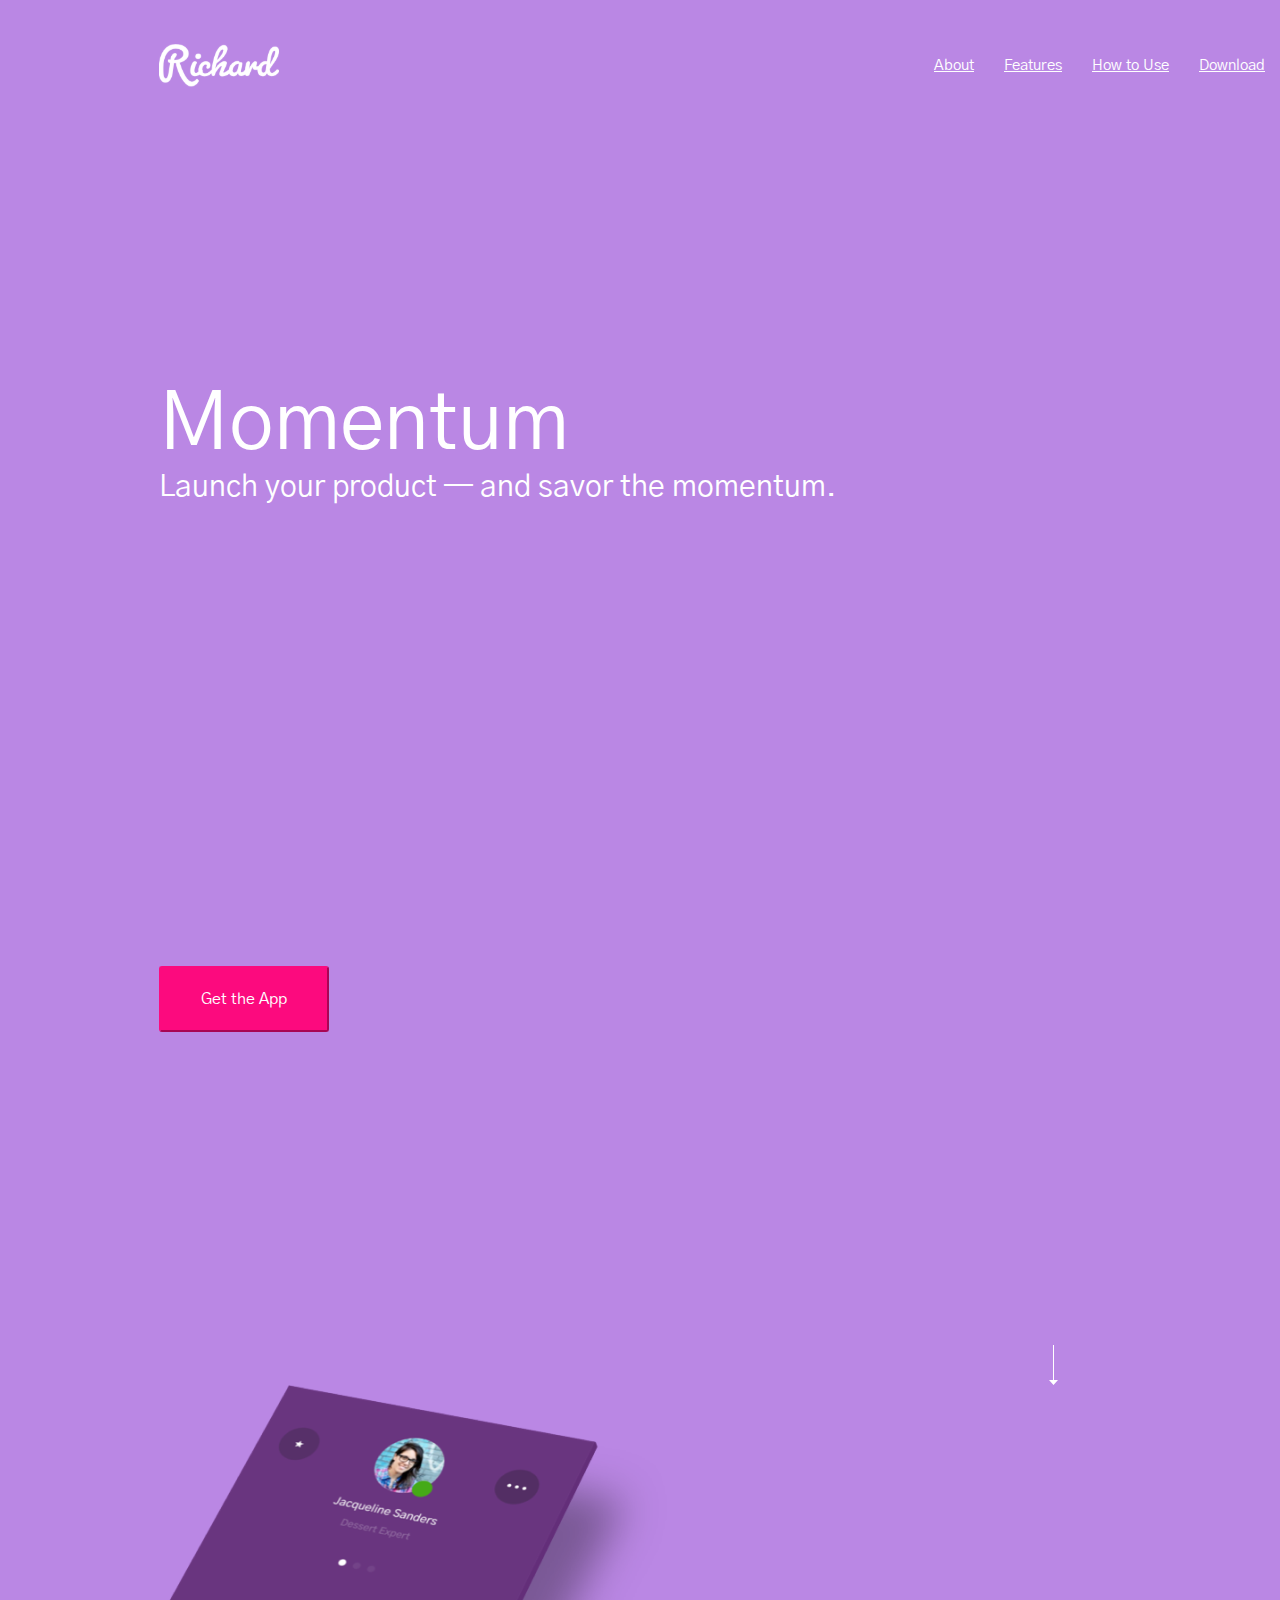
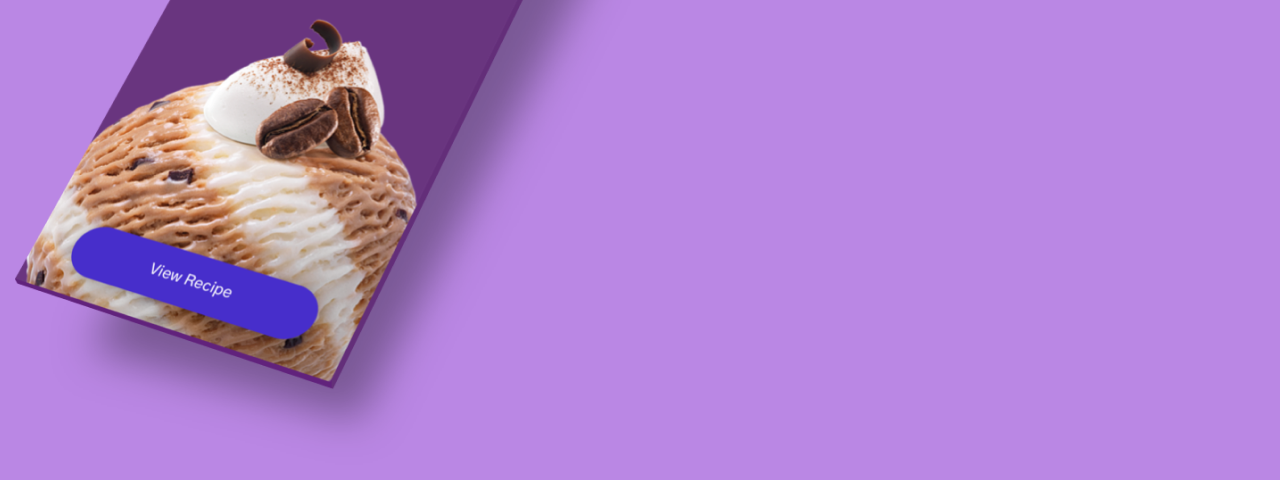
==== index.html @ b064e75b "commit 2" ====
<!DOCTYPE html>
<html lang="en">
  <head>
    <meta charset="UTF-8" />
    <meta http-equiv="X-UA-Compatible" content="IE=edge" />
    <meta name="viewport" content="width=device-width, initial-scale=1.0" />
    <link href="./css/reset.css" rel="stylesheet" />
    <link href="./css/normalize.css" rel="stylesheet" />
    <link href="./css/blocks/header.css" rel="stylesheet" />
    <link href="./css/fonts/Poppins/stylesheet.css" rel="stylesheet" />
    <link
      href="https://fonts.googleapis.com/css2?family=Gothic+A1:wght@400;700&display=swap"
      rel="stylesheet"
    />
    <link href="./css/base.css" rel="stylesheet" />
    <title>Richard</title>
  </head>
  <body>
    <header class="header">
      <div class="header__logo-wrapper"><img src="images/Richard.svg" alt="логотип" class="header__logo-img"><a href="" class="header__ssilka"></a></img></div>
      <div class="header__menu">
        <ul class="header__spisok">
          <li class="header__li"><a href="" class="header__ssilka1">About</a></li>
          <li class="header__li"><a href="" class="header__ssilka2">Features</a></li>
          <li class="header__li"><a href="" class="header__ssilka3">How to Use</a></li>
          <li class="header__li"><a href="" class="header__ssilka4">Download</a></li>
        </ul>
      </div>
    </header>
    <div class="foto1">
      <div class="foto1__text">
        <p class="foto1__big">Momentum</p>
        <p class="foto1__small">Launch your product — and savor the momentum.</p>
        <button class="block">
          <p class="block-text">Get the App</p>
        </button>
        <img src="/images/стрелка.svg" alt="стрелка" class="foto1__a">
      </div>
    </div>
    <div class="foto1__foto"><img src="/images/1 страница.png" alt="картинка 1" class="foto"></div>
  </body>
</html>
---- css/blocks/header.css ----
.header {
  display: flex;
  align-items: center;
  justify-content: space-between;
  margin-top: 29px;
}
.header__logo-wrapper {
  margin-left: 144px;
}
.header__logo-img {
}
.header__ssilka {
}
.header__menu {
}
.header__spisok {
  display: flex;
  justify-content: space-between;
  align-items: center;
  column-gap: 30px;
}
.header__li > a {
  font-family: "Gothic A1";
  font-style: normal;
  font-weight: 400;
  font-size: 15px;
  line-height: 20px;
  color: #ffffff;
}
.header__ssilka1 {
}
.header__ssilka2 {
}
.header__ssilka3 {
}
.header__ssilka4 {
}
.foto1 {
}
.foto1__text {
}
.foto1__big {
  margin-top: 298px;
  margin-left: 144px;
  font-family: "Gothic A1";
  font-style: normal;
  font-weight: 400;
  font-size: 80px;
  line-height: 80px;
  color: #ffffff;
}
.foto1__small {
  margin-left: 144px;
  column-gap: 10px;
  font-family: "Gothic A1";
  font-style: normal;
  font-weight: 400;
  font-size: 30px;
  line-height: 44px;
  color: #ffffff;
}
.block {
  height: 66px;
  width: 170px;
  margin-left: 144px;
  margin-top: 457px;
  background: #fc0a7e;
  border-color: #fc0a7e;
  border-radius: 3px;
  line-height: 66px;
}
.block-text {
  font-family: "Gothic A1";
  font-style: normal;
  font-weight: 400;
  font-size: 16px;
  line-height: 26px;
  text-align: center;
  color: #ffffff;
}
.foto1__a {
  width: 9px;
  height: 40px;
  margin-top: 730px;
  margin-left: 716px;
}
.foto1__foto {
}
.foto {
}
---- css/fonts/Poppins/stylesheet.css ----
/* This stylesheet generated by Transfonter (https://transfonter.org) on April 15, 2018 8:54 PM */

@font-face {
    font-family: 'Poppins';
    src: url('Poppins-ExtraLightItalic.eot');
    src: local('Poppins ExtraLight Italic'), local('Poppins-ExtraLightItalic'),
        url('Poppins-ExtraLightItalic.eot?#iefix') format('embedded-opentype'),
        url('Poppins-ExtraLightItalic.woff') format('woff'),
        url('Poppins-ExtraLightItalic.ttf') format('truetype');
    font-weight: 200;
    font-style: italic;
}

@font-face {
    font-family: 'Poppins';
    src: url('Poppins-ExtraBoldItalic.eot');
    src: local('Poppins ExtraBold Italic'), local('Poppins-ExtraBoldItalic'),
        url('Poppins-ExtraBoldItalic.eot?#iefix') format('embedded-opentype'),
        url('Poppins-ExtraBoldItalic.woff') format('woff'),
        url('Poppins-ExtraBoldItalic.ttf') format('truetype');
    font-weight: 800;
    font-style: italic;
}

@font-face {
    font-family: 'Poppins';
    src: url('Poppins-ExtraBold.eot');
    src: local('Poppins ExtraBold'), local('Poppins-ExtraBold'),
        url('Poppins-ExtraBold.eot?#iefix') format('embedded-opentype'),
        url('Poppins-ExtraBold.woff') format('woff'),
        url('Poppins-ExtraBold.ttf') format('truetype');
    font-weight: 800;
    font-style: normal;
}

@font-face {
    font-family: 'Poppins';
    src: url('Poppins-Thin.eot');
    src: local('Poppins Thin'), local('Poppins-Thin'),
        url('Poppins-Thin.eot?#iefix') format('embedded-opentype'),
        url('Poppins-Thin.woff') format('woff'),
        url('Poppins-Thin.ttf') format('truetype');
    font-weight: 100;
    font-style: normal;
}

@font-face {
    font-family: 'Poppins';
    src: url('Poppins-BoldItalic.eot');
    src: local('Poppins Bold Italic'), local('Poppins-BoldItalic'),
        url('Poppins-BoldItalic.eot?#iefix') format('embedded-opentype'),
        url('Poppins-BoldItalic.woff') format('woff'),
        url('Poppins-BoldItalic.ttf') format('truetype');
    font-weight: bold;
    font-style: italic;
}

@font-face {
    font-family: 'Poppins';
    src: url('Poppins-SemiBoldItalic.eot');
    src: local('Poppins SemiBold Italic'), local('Poppins-SemiBoldItalic'),
        url('Poppins-SemiBoldItalic.eot?#iefix') format('embedded-opentype'),
        url('Poppins-SemiBoldItalic.woff') format('woff'),
        url('Poppins-SemiBoldItalic.ttf') format('truetype');
    font-weight: 600;
    font-style: italic;
}

@font-face {
    font-family: 'Poppins';
    src: url('Poppins-Black.eot');
    src: local('Poppins Black'), local('Poppins-Black'),
        url('Poppins-Black.eot?#iefix') format('embedded-opentype'),
        url('Poppins-Black.woff') format('woff'),
        url('Poppins-Black.ttf') format('truetype');
    font-weight: 900;
    font-style: normal;
}

@font-face {
    font-family: 'Poppins';
    src: url('Poppins-ThinItalic.eot');
    src: local('Poppins Thin Italic'), local('Poppins-ThinItalic'),
        url('Poppins-ThinItalic.eot?#iefix') format('embedded-opentype'),
        url('Poppins-ThinItalic.woff') format('woff'),
        url('Poppins-ThinItalic.ttf') format('truetype');
    font-weight: 100;
    font-style: italic;
}

@font-face {
    font-family: 'Poppins';
    src: url('Poppins-Medium.eot');
    src: local('Poppins Medium'), local('Poppins-Medium'),
        url('Poppins-Medium.eot?#iefix') format('embedded-opentype'),
        url('Poppins-Medium.woff') format('woff'),
        url('Poppins-Medium.ttf') format('truetype');
    font-weight: 500;
    font-style: normal;
}

@font-face {
    font-family: 'Poppins';
    src: url('Poppins-ExtraLight.eot');
    src: local('Poppins ExtraLight'), local('Poppins-ExtraLight'),
        url('Poppins-ExtraLight.eot?#iefix') format('embedded-opentype'),
        url('Poppins-ExtraLight.woff') format('woff'),
        url('Poppins-ExtraLight.ttf') format('truetype');
    font-weight: 200;
    font-style: normal;
}

@font-face {
    font-family: 'Poppins';
    src: url('Poppins-LightItalic.eot');
    src: local('Poppins Light Italic'), local('Poppins-LightItalic'),
        url('Poppins-LightItalic.eot?#iefix') format('embedded-opentype'),
        url('Poppins-LightItalic.woff') format('woff'),
        url('Poppins-LightItalic.ttf') format('truetype');
    font-weight: 300;
    font-style: italic;
}

@font-face {
    font-family: 'Poppins';
    src: url('Poppins-Regular.eot');
    src: local('Poppins Regular'), local('Poppins-Regular'),
        url('Poppins-Regular.eot?#iefix') format('embedded-opentype'),
        url('Poppins-Regular.woff') format('woff'),
        url('Poppins-Regular.ttf') format('truetype');
    font-weight: normal;
    font-style: normal;
}

@font-face {
    font-family: 'Poppins';
    src: url('Poppins-MediumItalic.eot');
    src: local('Poppins Medium Italic'), local('Poppins-MediumItalic'),
        url('Poppins-MediumItalic.eot?#iefix') format('embedded-opentype'),
        url('Poppins-MediumItalic.woff') format('woff'),
        url('Poppins-MediumItalic.ttf') format('truetype');
    font-weight: 500;
    font-style: italic;
}

@font-face {
    font-family: 'Poppins';
    src: url('Poppins-SemiBold.eot');
    src: local('Poppins SemiBold'), local('Poppins-SemiBold'),
        url('Poppins-SemiBold.eot?#iefix') format('embedded-opentype'),
        url('Poppins-SemiBold.woff') format('woff'),
        url('Poppins-SemiBold.ttf') format('truetype');
    font-weight: 600;
    font-style: normal;
}

@font-face {
    font-family: 'Poppins';
    src: url('Poppins-Light.eot');
    src: local('Poppins Light'), local('Poppins-Light'),
        url('Poppins-Light.eot?#iefix') format('embedded-opentype'),
        url('Poppins-Light.woff') format('woff'),
        url('Poppins-Light.ttf') format('truetype');
    font-weight: 300;
    font-style: normal;
}

@font-face {
    font-family: 'Poppins';
    src: url('Poppins-BlackItalic.eot');
    src: local('Poppins Black Italic'), local('Poppins-BlackItalic'),
        url('Poppins-BlackItalic.eot?#iefix') format('embedded-opentype'),
        url('Poppins-BlackItalic.woff') format('woff'),
        url('Poppins-BlackItalic.ttf') format('truetype');
    font-weight: 900;
    font-style: italic;
}

@font-face {
    font-family: 'Poppins';
    src: url('Poppins-Italic.eot');
    src: local('Poppins Italic'), local('Poppins-Italic'),
        url('Poppins-Italic.eot?#iefix') format('embedded-opentype'),
        url('Poppins-Italic.woff') format('woff'),
        url('Poppins-Italic.ttf') format('truetype');
    font-weight: normal;
    font-style: italic;
}

@font-face {
    font-family: 'Poppins';
    src: url('Poppins-Bold.eot');
    src: local('Poppins Bold'), local('Poppins-Bold'),
        url('Poppins-Bold.eot?#iefix') format('embedded-opentype'),
        url('Poppins-Bold.woff') format('woff'),
        url('Poppins-Bold.ttf') format('truetype');
    font-weight: bold;
    font-style: normal;
}
---- css/base.css ----
body {
  font-family: "Gothic A1";
  font-weight: 400;
  color: #566;
  font-size: 20 px;
  padding: 15px;
  max-width: 1440px;
  background-color: rgb(186, 135, 228);
}
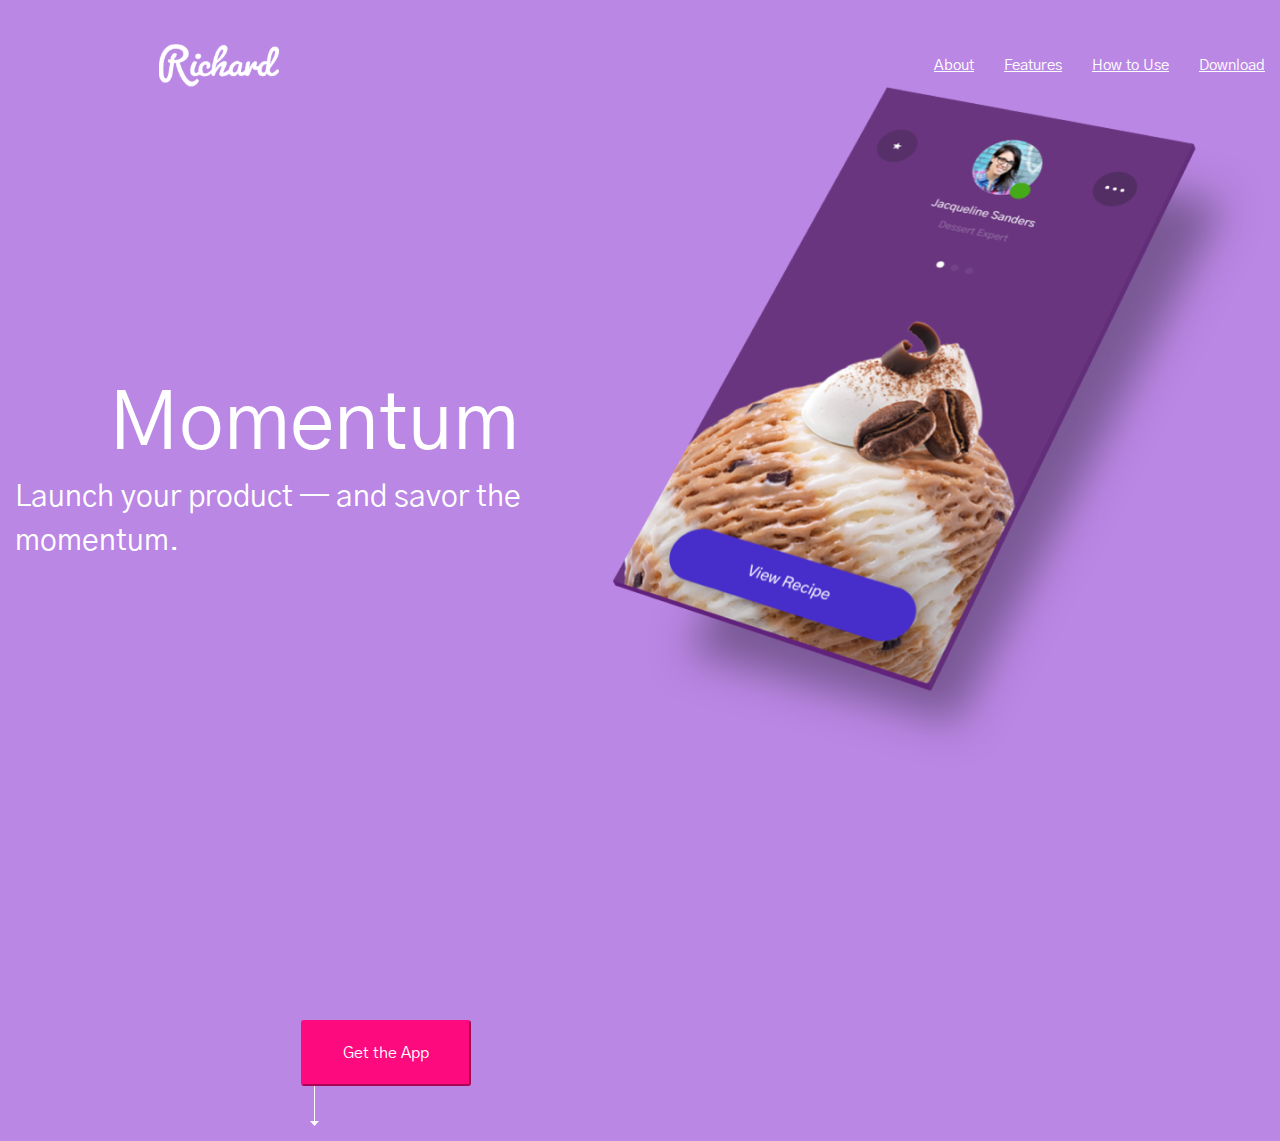
==== commit c0052ecd: "commit 2" ====
--- a/index.html
+++ b/index.html
@@ -36,7 +36,7 @@
         </button>
         <img src="/images/стрелка.svg" alt="стрелка" class="foto1__a">
       </div>
+      <div class="foto1__foto"><img src="/images/1 страница.png" alt="картинка 1" class="foto"></div>
     </div>
-    <div class="foto1__foto"><img src="/images/1 страница.png" alt="картинка 1" class="foto"></div>
   </body>
 </html>
--- a/css/blocks/header.css
+++ b/css/blocks/header.css
@@ -36,12 +36,19 @@
 .header__ssilka4 {
 }
 .foto1 {
+  display: flex;
+  justify-content: space-around;
+  align-items: flex-start;
 }
 .foto1__text {
+  display: flex;
+  flex-direction: column;
+  justify-content: flex-start;
+  align-items: center;
 }
 .foto1__big {
   margin-top: 298px;
-  margin-left: 144px;
+  /* margin-left: 144px; */
   font-family: "Gothic A1";
   font-style: normal;
   font-weight: 400;
@@ -50,8 +57,8 @@
   color: #ffffff;
 }
 .foto1__small {
-  margin-left: 144px;
-  column-gap: 10px;
+  /* margin-left: 144px; */
+  margin-top: 10px;
   font-family: "Gothic A1";
   font-style: normal;
   font-weight: 400;
@@ -79,10 +86,8 @@
   color: #ffffff;
 }
 .foto1__a {
-  width: 9px;
-  height: 40px;
-  margin-top: 730px;
-  margin-left: 716px;
+  /* margin-top: 730px;
+  margin-left: 716px; */
 }
 .foto1__foto {
 }
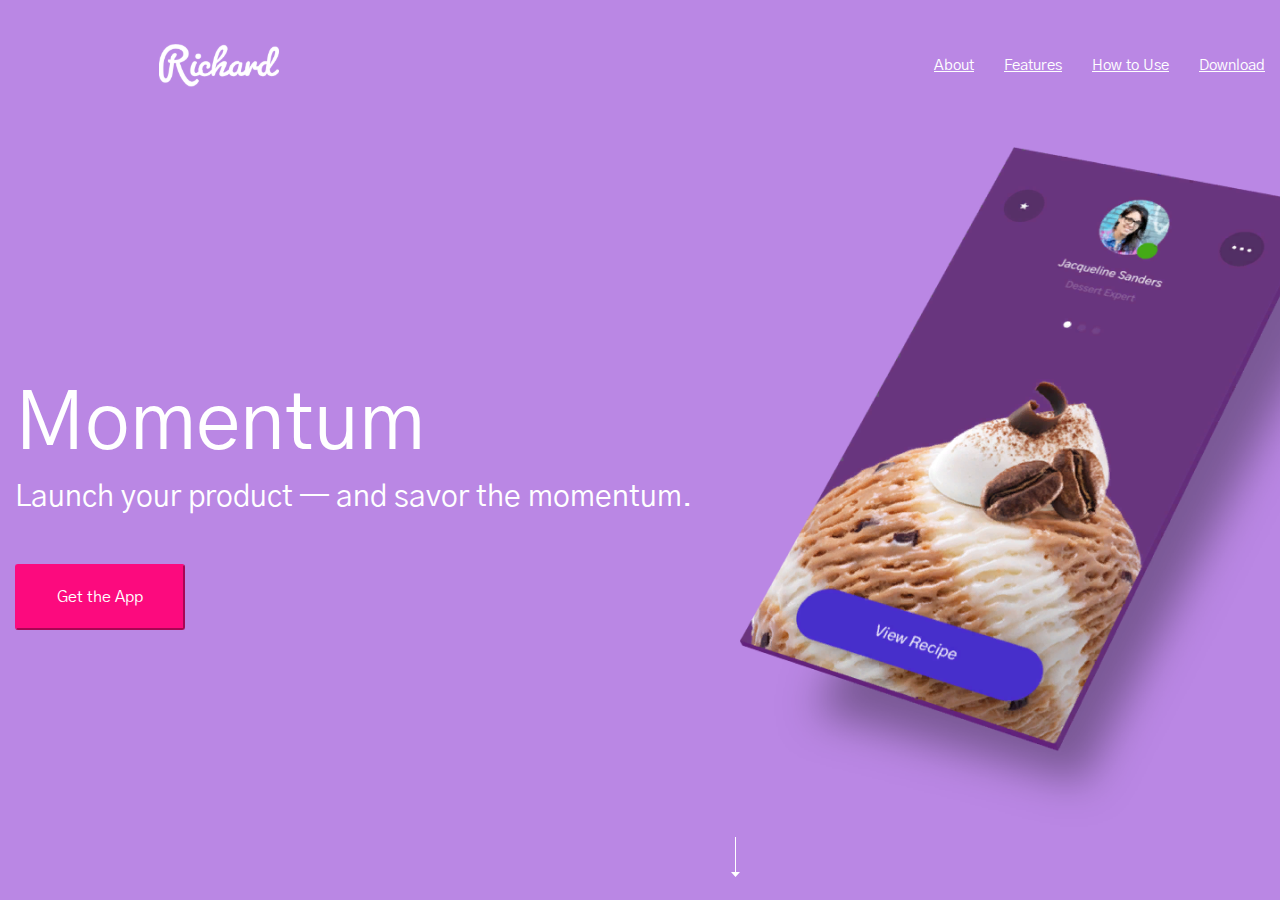
==== commit b2038338: "commit 3" ====
--- a/index.html
+++ b/index.html
@@ -1,42 +1,43 @@
 <!DOCTYPE html>
 <html lang="en">
-  <head>
-    <meta charset="UTF-8" />
-    <meta http-equiv="X-UA-Compatible" content="IE=edge" />
-    <meta name="viewport" content="width=device-width, initial-scale=1.0" />
-    <link href="./css/reset.css" rel="stylesheet" />
-    <link href="./css/normalize.css" rel="stylesheet" />
-    <link href="./css/blocks/header.css" rel="stylesheet" />
-    <link href="./css/fonts/Poppins/stylesheet.css" rel="stylesheet" />
-    <link
-      href="https://fonts.googleapis.com/css2?family=Gothic+A1:wght@400;700&display=swap"
-      rel="stylesheet"
-    />
-    <link href="./css/base.css" rel="stylesheet" />
-    <title>Richard</title>
-  </head>
-  <body>
-    <header class="header">
-      <div class="header__logo-wrapper"><img src="images/Richard.svg" alt="логотип" class="header__logo-img"><a href="" class="header__ssilka"></a></img></div>
-      <div class="header__menu">
-        <ul class="header__spisok">
-          <li class="header__li"><a href="" class="header__ssilka1">About</a></li>
-          <li class="header__li"><a href="" class="header__ssilka2">Features</a></li>
-          <li class="header__li"><a href="" class="header__ssilka3">How to Use</a></li>
-          <li class="header__li"><a href="" class="header__ssilka4">Download</a></li>
-        </ul>
-      </div>
-    </header>
-    <div class="foto1">
-      <div class="foto1__text">
-        <p class="foto1__big">Momentum</p>
-        <p class="foto1__small">Launch your product — and savor the momentum.</p>
-        <button class="block">
-          <p class="block-text">Get the App</p>
-        </button>
-        <img src="/images/стрелка.svg" alt="стрелка" class="foto1__a">
-      </div>
-      <div class="foto1__foto"><img src="/images/1 страница.png" alt="картинка 1" class="foto"></div>
+
+<head>
+  <meta charset="UTF-8" />
+  <meta http-equiv="X-UA-Compatible" content="IE=edge" />
+  <meta name="viewport" content="width=device-width, initial-scale=1.0" />
+  <link href="./css/reset.css" rel="stylesheet" />
+  <link href="./css/normalize.css" rel="stylesheet" />
+  <link href="./css/blocks/header.css" rel="stylesheet" />
+  <link href="./css/fonts/Poppins/stylesheet.css" rel="stylesheet" />
+  <link href="https://fonts.googleapis.com/css2?family=Gothic+A1:wght@400;700&display=swap" rel="stylesheet" />
+  <link href="./css/base.css" rel="stylesheet" />
+  <title>Richard</title>
+</head>
+
+<body>
+  <header class="header">
+    <div class="header__logo-wrapper"><img src="./images/logo.svg" alt="логотип" class="header__logo-img"><a href=""
+        class="header__ssilka"></a></img></div>
+    <div class="header__menu">
+      <ul class="header__spisok">
+        <li class="header__li"><a href="" class="header__ssilka1">About</a></li>
+        <li class="header__li"><a href="" class="header__ssilka2">Features</a></li>
+        <li class="header__li"><a href="" class="header__ssilka3">How to Use</a></li>
+        <li class="header__li"><a href="" class="header__ssilka4">Download</a></li>
+      </ul>
     </div>
-  </body>
-</html>
+  </header>
+  <div class="foto1">
+    <div class="foto1__text">
+      <p class="foto1__big">Momentum</p>
+      <p class="foto1__small">Launch your product — and savor the momentum.</p>
+      <button class="block">
+        <p class="block-text">Get the App</p>
+      </button>
+      <img src="./images/strela.svg" alt="стрелка" class="foto1__a">
+    </div>
+    <div class="foto1__foto"><img src="./images/1str.png" alt="картинка 1" class="foto"></div>
+  </div>
+</body>
+
+</html>--- a/css/blocks/header.css
+++ b/css/blocks/header.css
@@ -44,7 +44,7 @@
   display: flex;
   flex-direction: column;
   justify-content: flex-start;
-  align-items: center;
+  align-items: flex-start;
 }
 .foto1__big {
   margin-top: 298px;
@@ -69,8 +69,8 @@
 .block {
   height: 66px;
   width: 170px;
-  margin-left: 144px;
-  margin-top: 457px;
+  /* margin-left: 144px; */
+  margin-top: 45px;
   background: #fc0a7e;
   border-color: #fc0a7e;
   border-radius: 3px;
@@ -86,10 +86,12 @@
   color: #ffffff;
 }
 .foto1__a {
-  /* margin-top: 730px;
-  margin-left: 716px; */
+  margin-top: 207px;
+  margin-left: 716px;
 }
 .foto1__foto {
 }
 .foto {
+  margin-top: 60px;
+  /* margin-left: 430px; */
 }
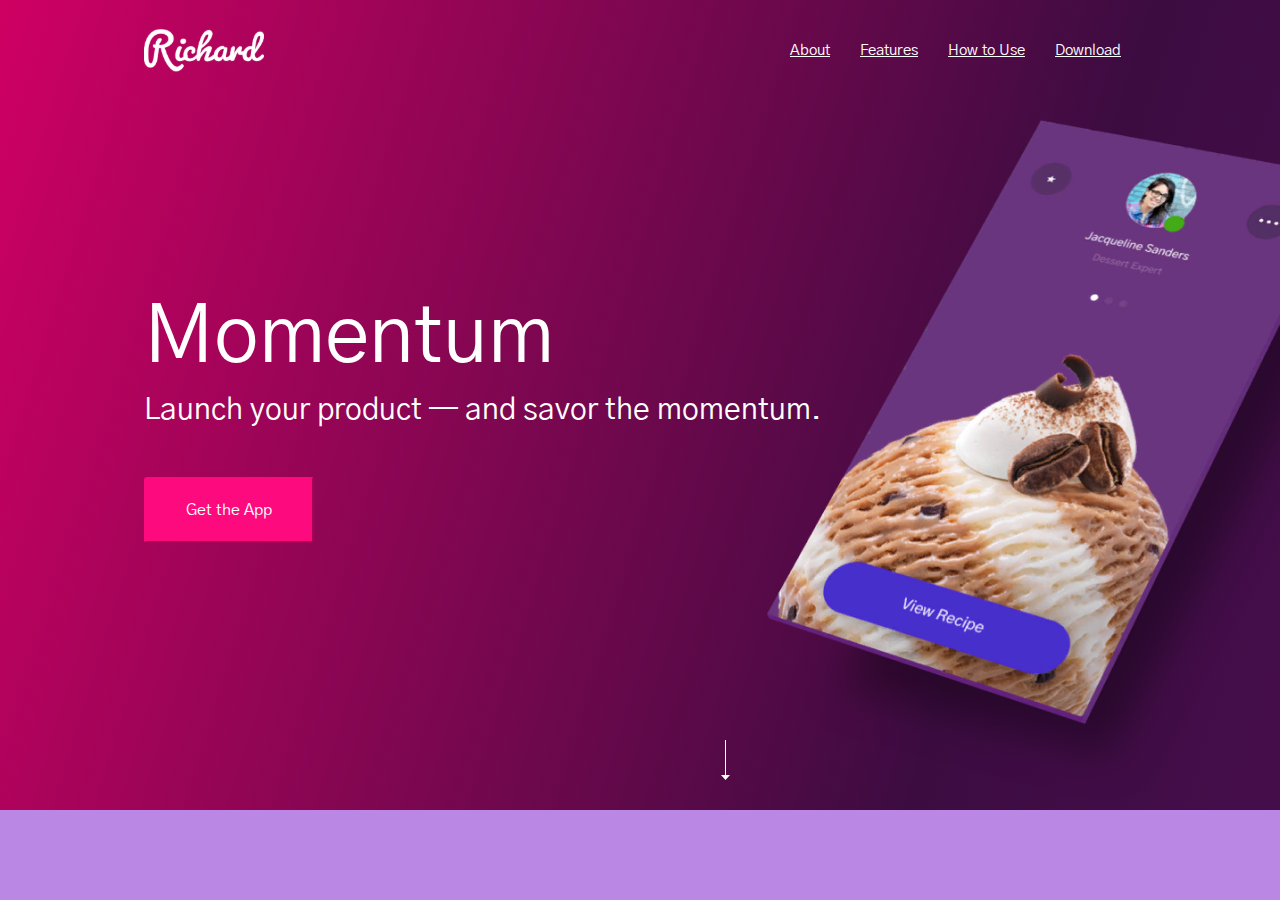
==== commit a25ccf23: "commit 4" ====
--- a/index.html
+++ b/index.html
@@ -34,9 +34,11 @@
       <button class="block">
         <p class="block-text">Get the App</p>
       </button>
-      <img src="./images/strela.svg" alt="стрелка" class="foto1__a">
     </div>
-    <div class="foto1__foto"><img src="./images/1str.png" alt="картинка 1" class="foto"></div>
+    <div class="foto1__foto">
+      <div class="foto1__ris"><img src="./images/1str.png" alt="рисунок1"></div>
+      <div class="foto1__strela"><img src="./images/strela.svg" alt="стрелка"></div>
+    </div>
   </div>
 </body>
 
--- a/css/blocks/header.css
+++ b/css/blocks/header.css
@@ -3,9 +3,9 @@
   align-items: center;
   justify-content: space-between;
   margin-top: 29px;
+  margin-left: 144px;
 }
 .header__logo-wrapper {
-  margin-left: 144px;
 }
 .header__logo-img {
 }
@@ -15,9 +15,10 @@
 }
 .header__spisok {
   display: flex;
-  justify-content: space-between;
+  justify-content: center;
   align-items: center;
   column-gap: 30px;
+  margin-right: 159px;
 }
 .header__li > a {
   font-family: "Gothic A1";
@@ -37,18 +38,28 @@
 }
 .foto1 {
   display: flex;
-  justify-content: space-around;
+  justify-content: space-between;
   align-items: flex-start;
+  margin-top: -72px;
+  /* margin-left: 144px; */
+  background: linear-gradient(
+      287.15deg,
+      #450e4b 0%,
+      #3c0c41 24.48%,
+      rgba(207, 0, 99, 0) 100%
+    ),
+    #cf0063;
+  padding: 0;
 }
 .foto1__text {
   display: flex;
   flex-direction: column;
   justify-content: flex-start;
   align-items: flex-start;
+  margin-left: 144px;
 }
 .foto1__big {
   margin-top: 298px;
-  /* margin-left: 144px; */
   font-family: "Gothic A1";
   font-style: normal;
   font-weight: 400;
@@ -57,7 +68,6 @@
   color: #ffffff;
 }
 .foto1__small {
-  /* margin-left: 144px; */
   margin-top: 10px;
   font-family: "Gothic A1";
   font-style: normal;
@@ -65,11 +75,11 @@
   font-size: 30px;
   line-height: 44px;
   color: #ffffff;
+  min-width: 677px;
 }
 .block {
   height: 66px;
   width: 170px;
-  /* margin-left: 144px; */
   margin-top: 45px;
   background: #fc0a7e;
   border-color: #fc0a7e;
@@ -85,13 +95,14 @@
   text-align: center;
   color: #ffffff;
 }
-.foto1__a {
-  margin-top: 207px;
-  margin-left: 716px;
-}
 .foto1__foto {
 }
-.foto {
-  margin-top: 60px;
-  /* margin-left: 430px; */
+.foto1__ris {
+  margin-top: 120px;
+  margin-left: -54px;
 }
+.foto1__strela {
+  margin-top: -60px;
+  margin-left: -100px;
+  margin-bottom: 30px;
+}
--- a/css/base.css
+++ b/css/base.css
@@ -3,7 +3,7 @@
   font-weight: 400;
   color: #566;
   font-size: 20 px;
-  padding: 15px;
+  /* padding: 15px; */
   max-width: 1440px;
   background-color: rgb(186, 135, 228);
 }
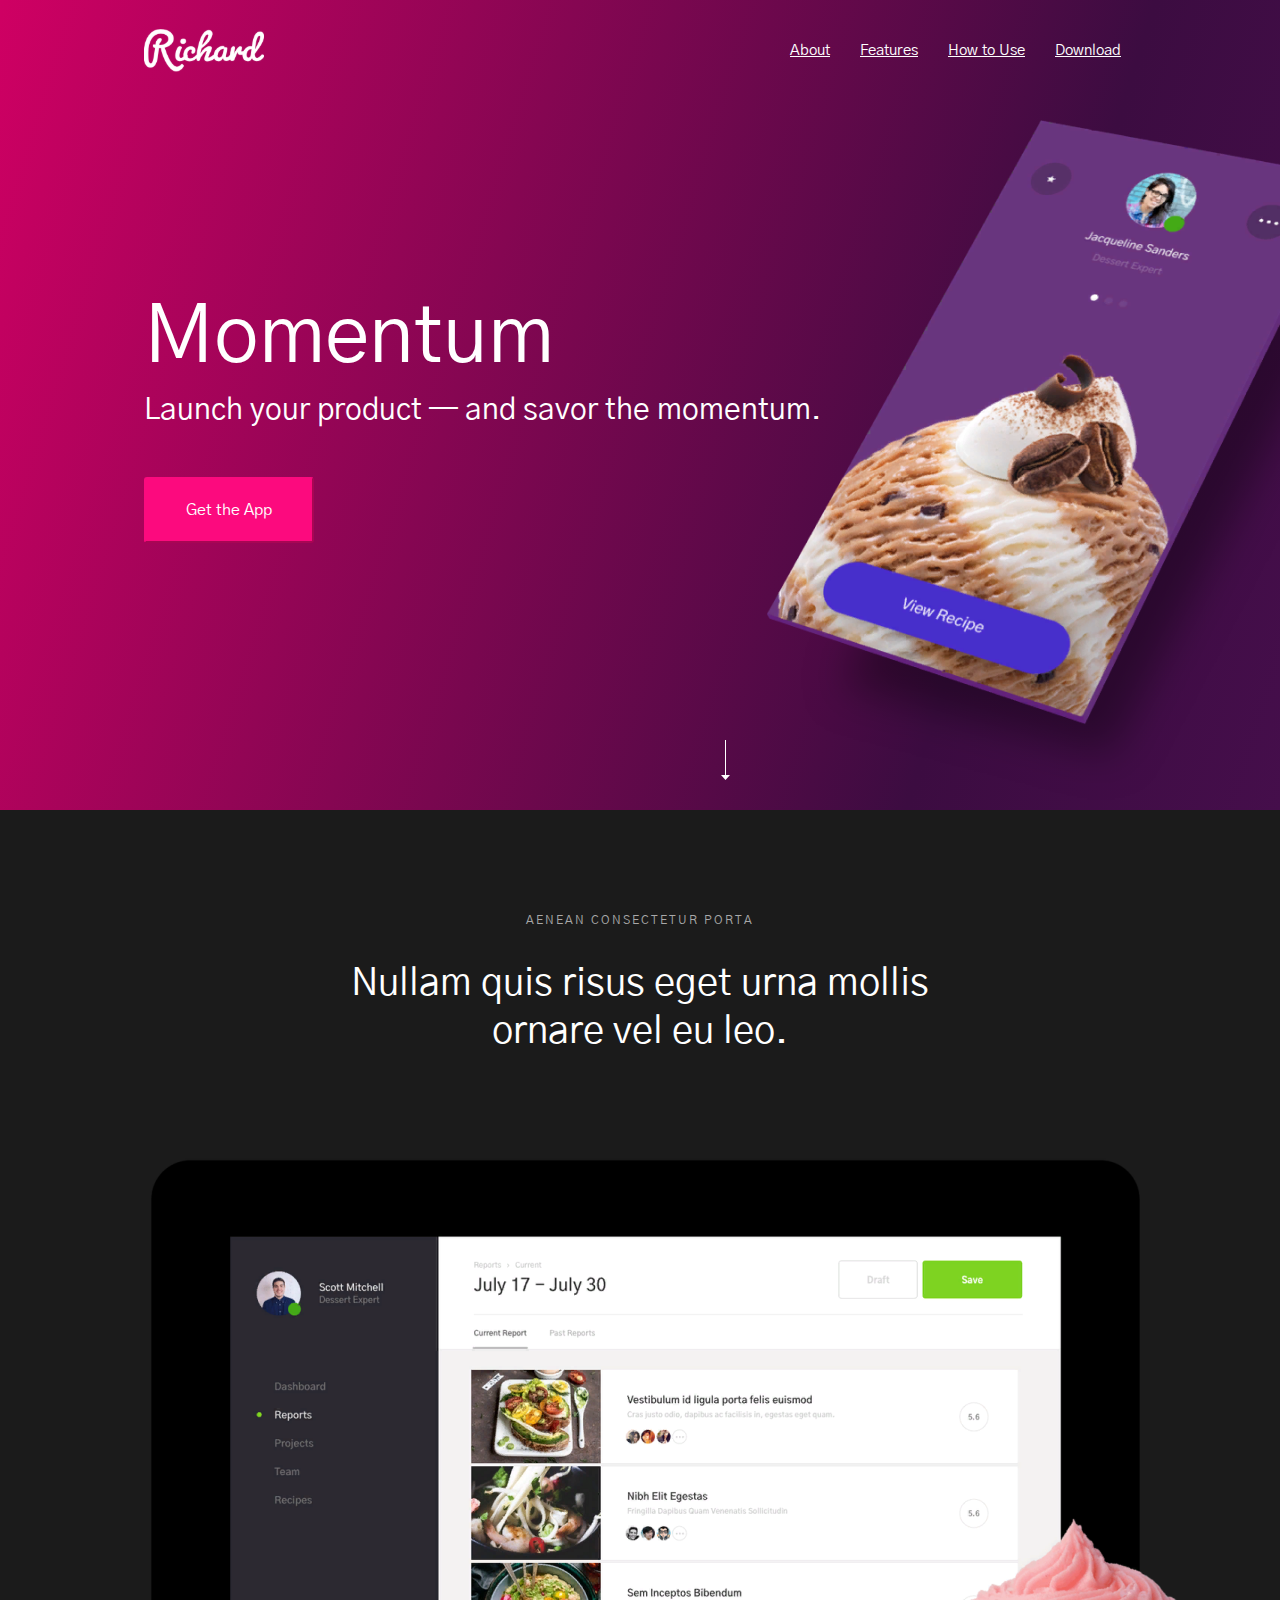
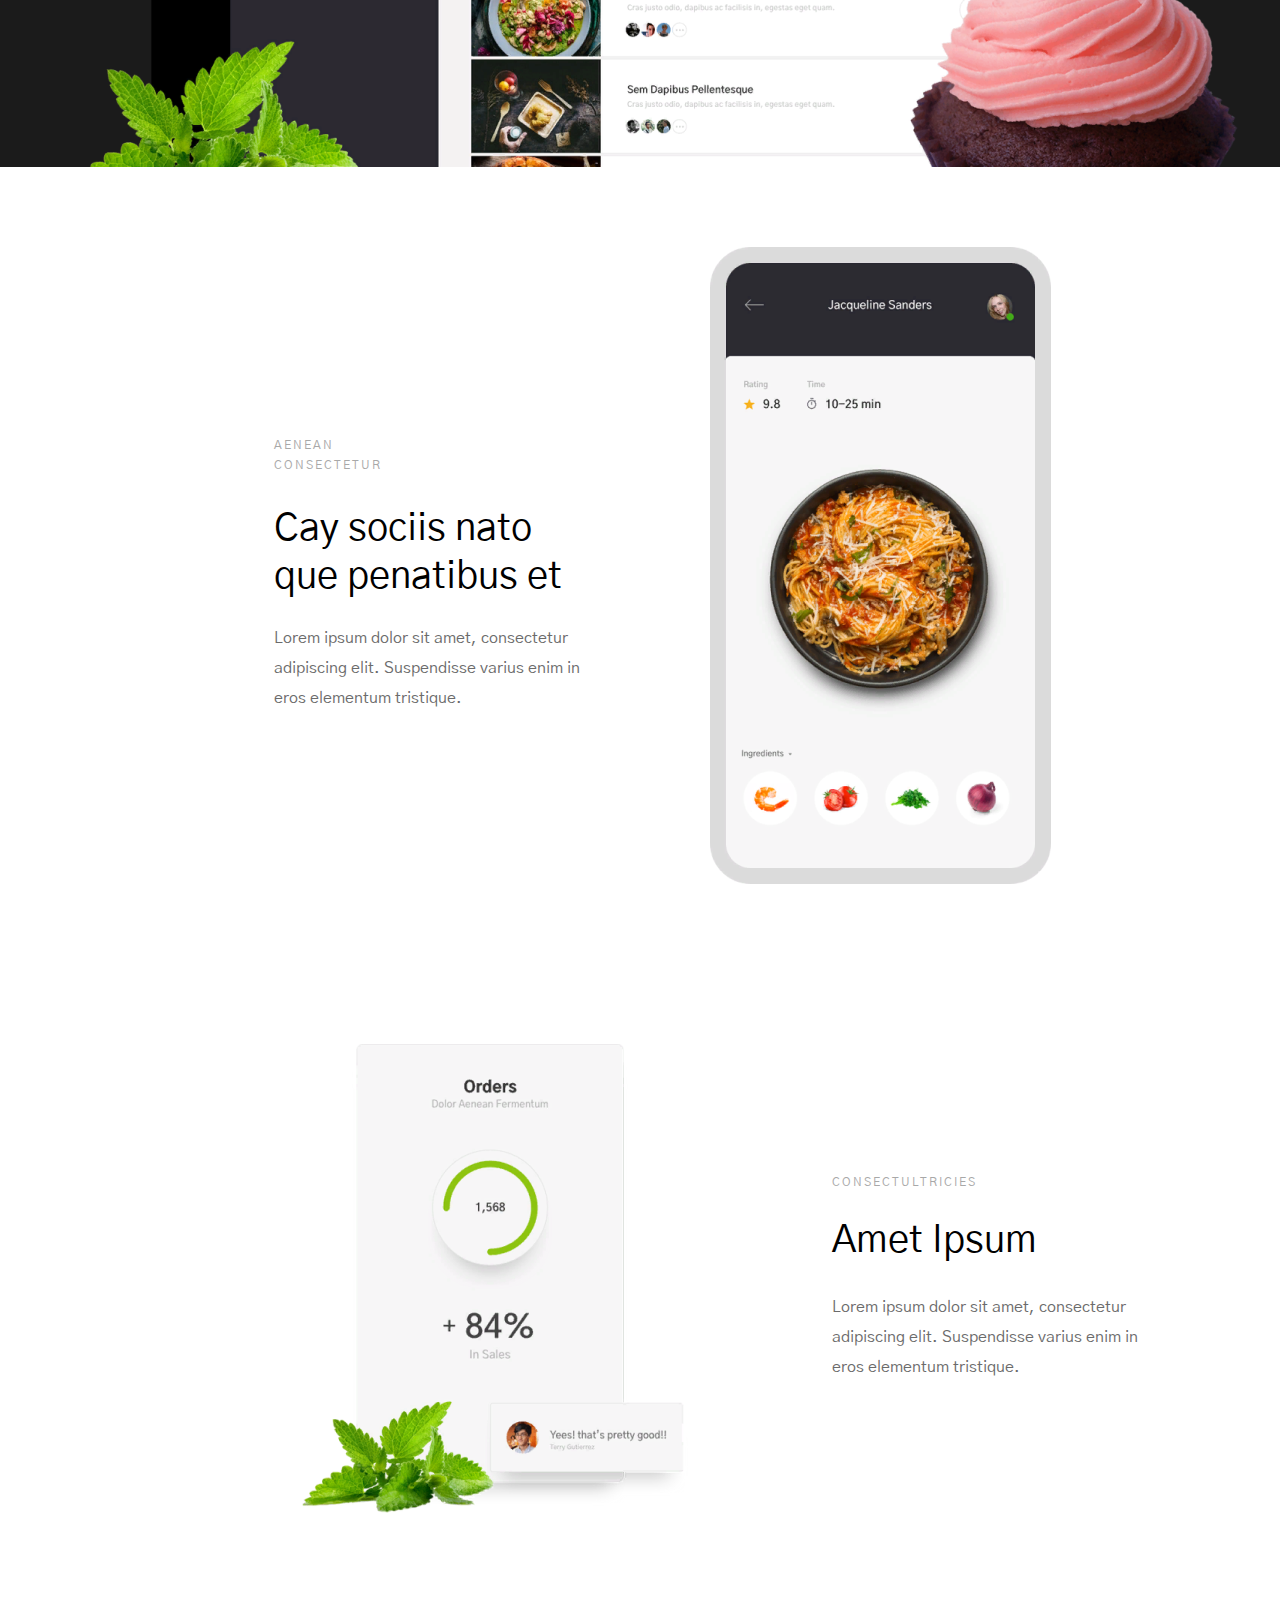
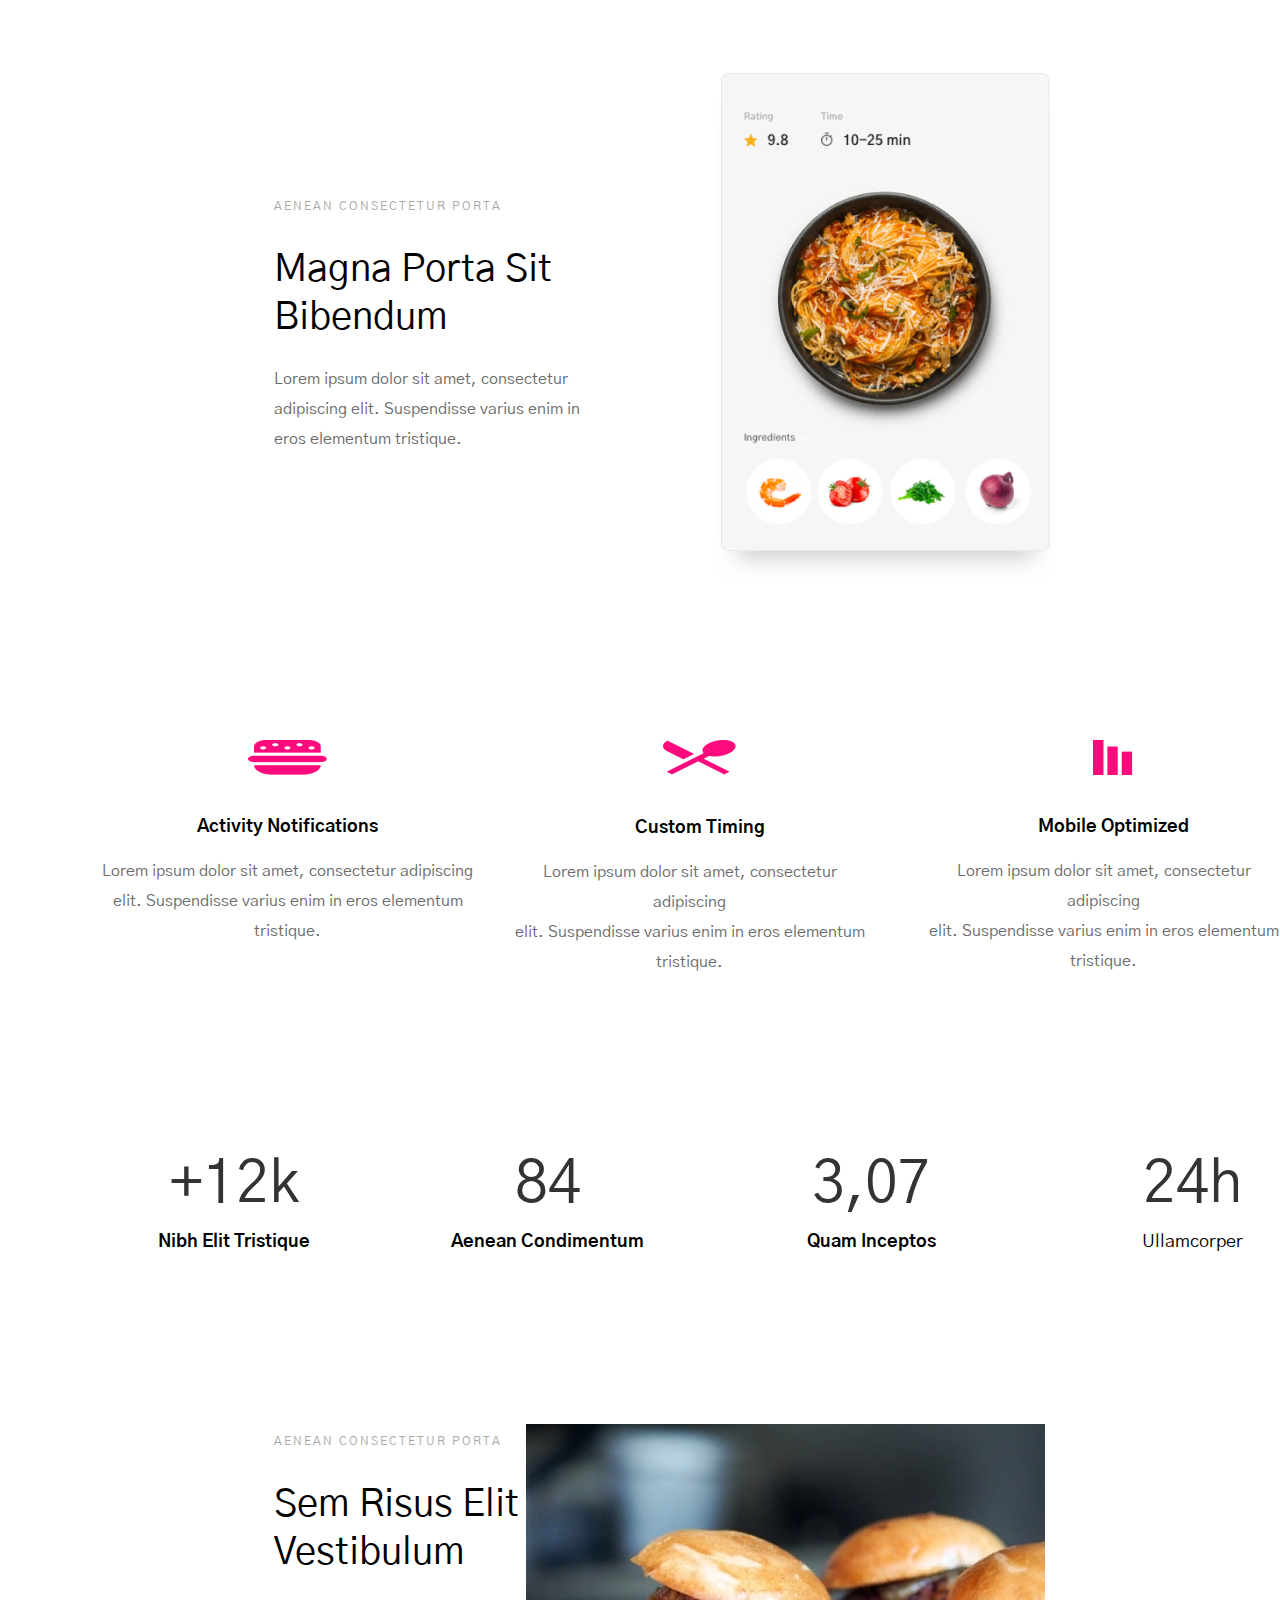
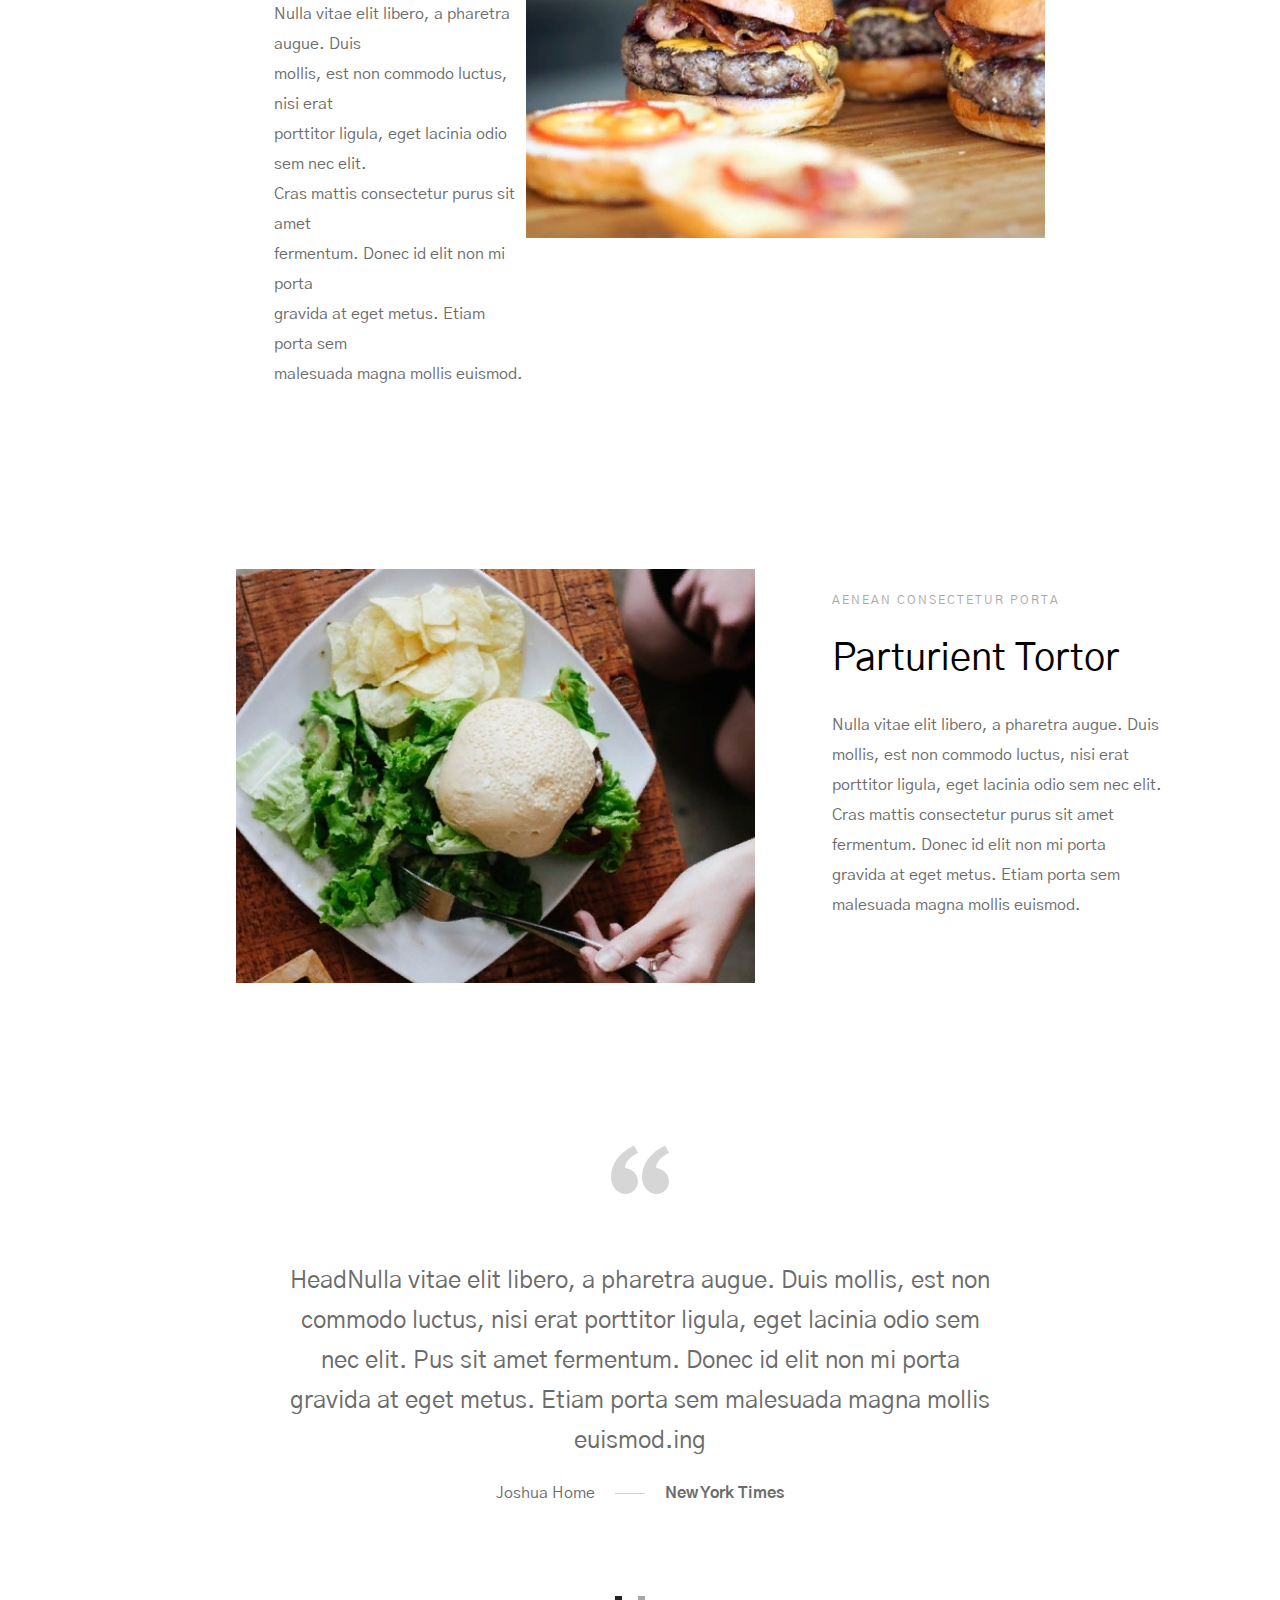
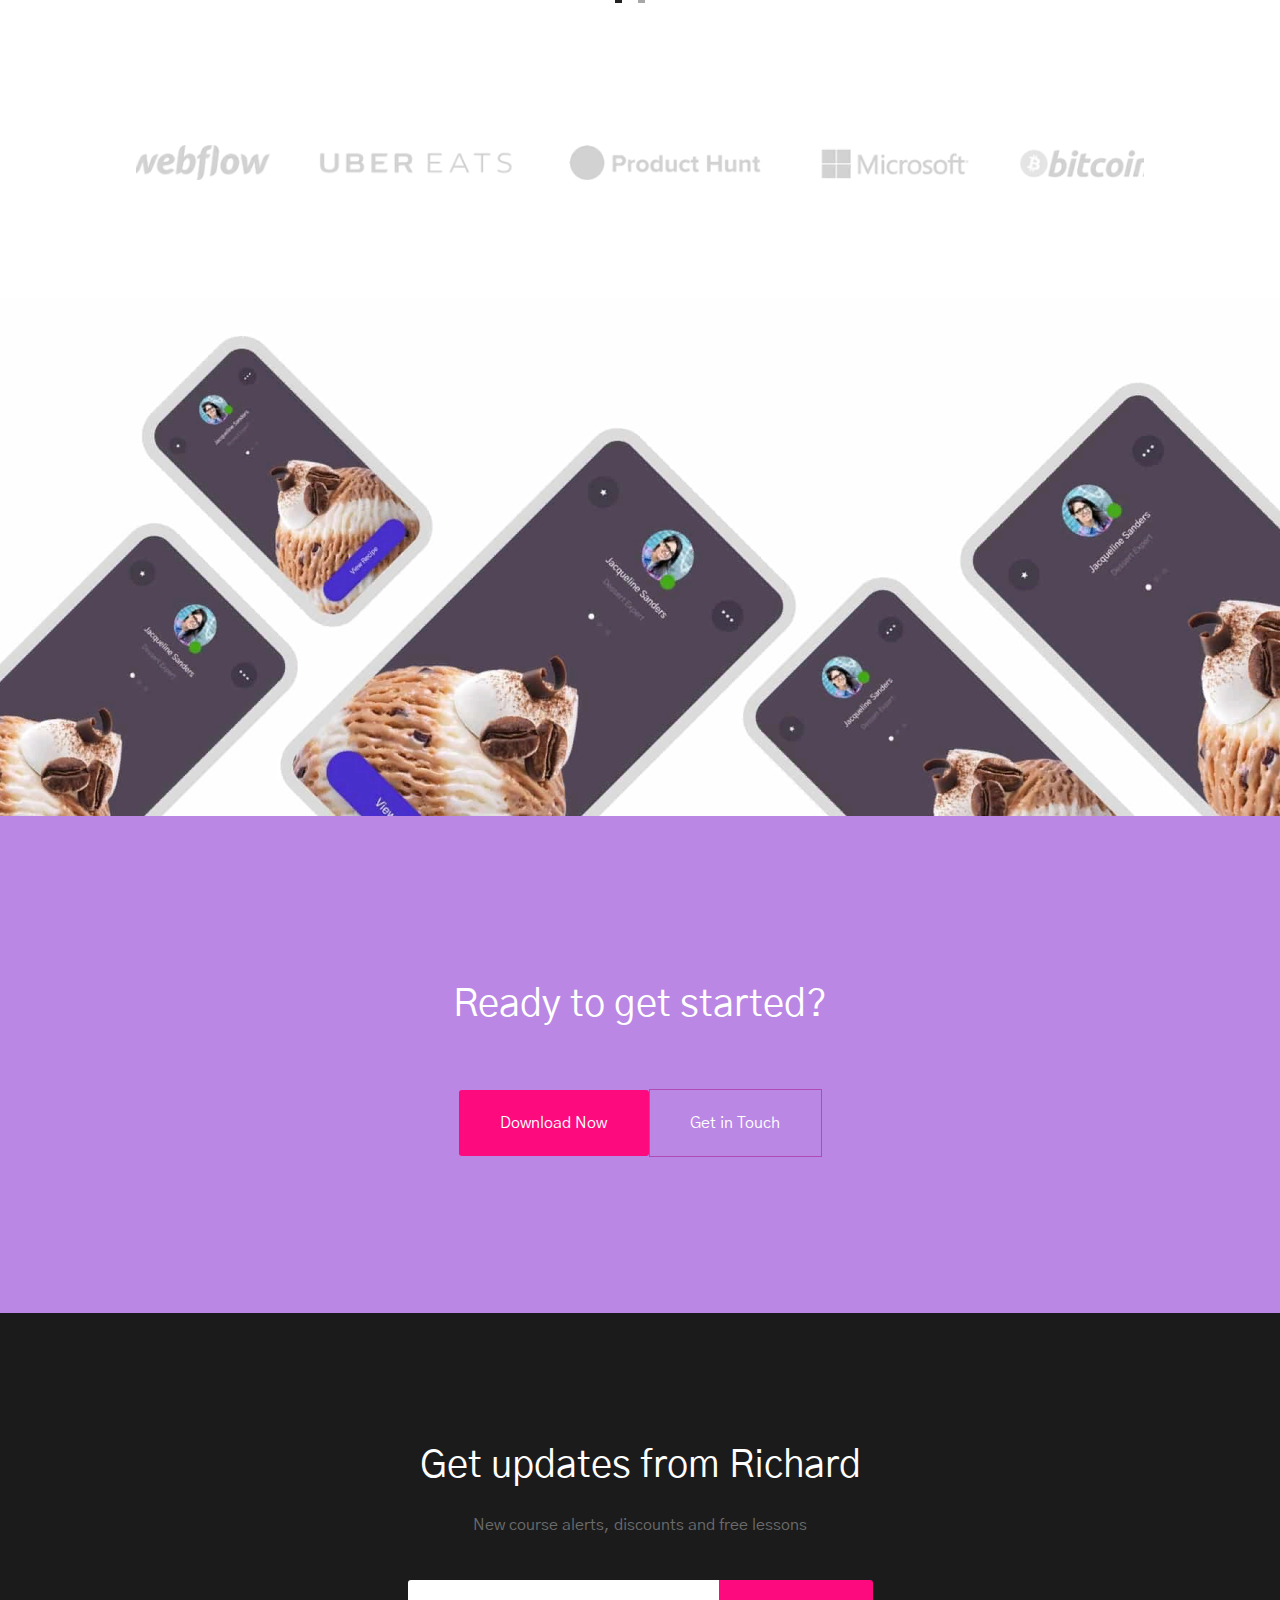
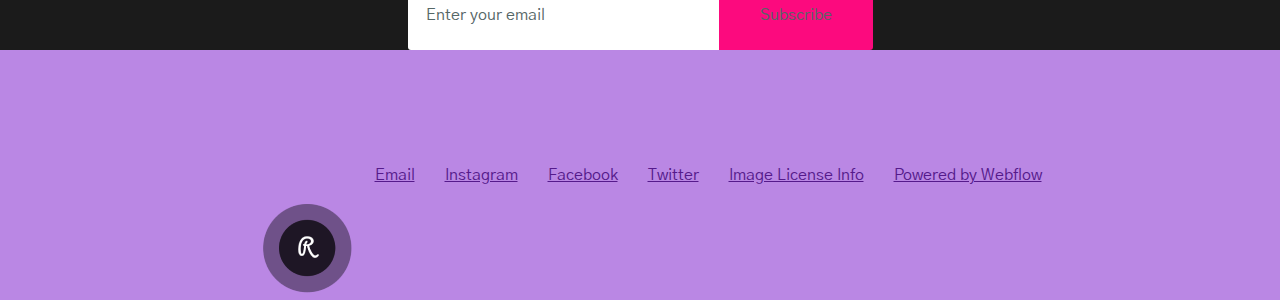
==== commit 8a94ec59: "commit 4" ====
--- a/index.html
+++ b/index.html
@@ -40,6 +40,168 @@
       <div class="foto1__strela"><img src="./images/strela.svg" alt="стрелка"></div>
     </div>
   </div>
+  <div class="foto2">
+    <p class="foto2__text2">Aenean Consectetur Porta</p>
+    <p class="foto2__text3">Nullam quis risus eget urna mollis <br /> ornare vel eu leo.</p>
+    <div class="foto2__str2"><img src="./images/2str.png" alt="рисунок2"></div>
+  </div>
+  <div class="foto3">
+    <div class="foto3__text-1">
+      <p class="foto3__text4">Aenean Consectetur</p>
+      <p class="foto3__text5">Cay sociis nato <br /> que penatibus et</p>
+      <p class="foto3__text6">Lorem ipsum dolor sit amet, consectetur <br /> adipiscing elit. Suspendisse varius enim in
+        <br /> eros
+        elementum tristique.
+      </p>
+    </div>
+    <div class="foto3__str3"><img src="./images/3str.png" alt="рисунок3"></div>
+  </div>
+  <div class="foto4">
+    <div class="foto4__str4"><img src="./images/4str.png" alt="рисунок4"></div>
+    <div class="foto4__text-2">
+      <p class="foto4__text7">ConsectUltricies</p>
+      <p class="foto4__text8">Amet Ipsum</p>
+      <p class="foto4__text9">Lorem ipsum dolor sit amet, consectetur adipiscing elit. Suspendisse varius enim
+        in eros
+        elementum tristique.
+      </p>
+    </div>
+  </div>
+  <div class="foto5">
+    <div class="foto5__text-2">
+      <p class="foto5__text10">Aenean Consectetur Porta</p>
+      <p class="foto5__text11">Magna Porta Sit<br /> Bibendum</p>
+      <p class="foto5__text12">Lorem ipsum dolor sit amet, consectetur <br /> adipiscing elit. Suspendisse varius enim
+        in
+        <br /> eros
+        elementum tristique.
+      </p>
+    </div>
+    <div class="foto5__str5"><img src="./images/5str.png" alt="рисунок5"></div>
+  </div>
+  <div class="foto6">
+    <div class="foto6__text-4">
+      <div class="foto6__str6"><img src="./images/gamb.png" alt="рисунок6"></img></div>
+      <p class="foto6__text13">Activity Notifications</p>
+      <p class="foto6__text14">Lorem ipsum dolor sit amet, consectetur adipiscing <br /> elit. Suspendisse varius enim
+        in eros
+        elementum <br /> tristique.</p>
+    </div>
+    <div class="foto6__text-5">
+      <div class="foto6__str7"><img src="./images/x.png" alt="рисунок7"></img></div>
+      <p class="foto6__text15">Custom Timing</p>
+      <p class="foto6__text16">Lorem ipsum dolor sit amet, consectetur adipiscing <br /> elit. Suspendisse varius enim
+        in eros
+        elementum <br /> tristique.
+      </p>
+    </div>
+    <div class="foto6__text-6">
+      <div class="foto6__str8"><img src="./images/graf.png" alt="рисунок8"></img></div>
+      <p class="foto6__text17">Mobile Optimized</p>
+      <p class="foto6__text18">Lorem ipsum dolor sit amet, consectetur adipiscing <br /> elit. Suspendisse varius enim
+        in eros
+        elementum <br /> tristique.
+      </p>
+    </div>
+  </div>
+  <div class="foto7">
+    <div class="foto7__text-7">
+      <p class="foto7__text19">+12k</p>
+      <p class="foto7__text20">Nibh Elit Tristique</p>
+    </div>
+    <div class="foto7__text-8">
+      <p class="foto7__text21">84</p>
+      <p class="foto7__text22">Aenean Condimentum</p>
+    </div>
+    <div class="foto7__text-9">
+      <p class="foto7__text23">3,07</p>
+      <p class="foto7__text24">Quam Inceptos</p>
+    </div>
+    <div class="foto7__text-10">
+      <p class="foto7__text25">24h</p>
+      <p class="foto7__text26">Ullamcorper</p>
+    </div>
+  </div>
+  <div class="foto8">
+    <div class="foto8__text-11">
+      <p class="foto8__text27">Aenean Consectetur Porta</p>
+      <p class="foto8__text28">Sem Risus Elit <br /> Vestibulum</p>
+      <p class="foto8__text29">Nulla vitae elit libero, a pharetra augue. Duis <br /> mollis, est non commodo luctus,
+        nisi erat <br />
+        porttitor ligula, eget lacinia odio sem nec elit. <br />Cras mattis consectetur purus sit amet <br />fermentum.
+        Donec id
+        elit non mi porta <br />gravida at eget metus. Etiam porta sem<br /> malesuada magna mollis euismod.</p>
+    </div>
+    <div class="foto8__str9"><img src="./images/gamb2.png" alt="рисунок9"></div>
+  </div>
+  <div class="foto9">
+    <div class="foto9__str10"><img src="./images/gamb3.png" alt="рисунок10"></div>
+    <div class="foto9__text-12">
+      <p class="foto9__text30">Aenean Consectetur Porta</p>
+      <p class="foto9__text31">Parturient Tortor</p>
+      <p class="foto9__text32">Nulla vitae elit libero, a pharetra augue. Duis mollis, est non commodo luctus, nisi erat
+        porttitor ligula, eget lacinia odio sem nec elit. Cras mattis consectetur purus sit amet fermentum. Donec id
+        elit non mi porta gravida at eget metus. Etiam porta sem malesuada magna mollis euismod.</p>
+    </div>
+  </div>
+  <div class="foto10">
+    <div class="foto10__str11"><img src="./images/“.svg" alt="ковычки"></div>
+    <p class="foto10__text33">HeadNulla vitae elit libero, a pharetra augue. Duis mollis, est non commodo luctus, nisi
+      erat porttitor ligula, eget lacinia odio sem nec elit. Pus sit amet fermentum. Donec id elit non mi porta gravida
+      at eget metus. Etiam porta sem malesuada magna mollis euismod.ing</p>
+    <div class="foto10__str">
+      <p class="foto10__text34">Joshua Home</p>
+      <bottom class="foto10__bloc1"></bottom>
+      <p class="foto10__text35">New York Times</p>
+    </div>
+    <div class="foto10__str1">
+      <bottom class="foto10__block2"></bottom>
+      <bottom class="foto10__block3"></bottom>
+    </div>
+    <div class="foto10__str12"><img src="./images/comp.png" alt=""></div>
+  </div>
+  <div class="foto11">
+    <div class="foto11__str13"><img src="./images/tel.png" alt="рисунок11"></div>
+  </div>
+  <div class="foto12">
+    <div class="foto12__text12">
+      <p class="foto12__text36">Ready to get started?</p>
+    </div>
+    <div class="foto12__str14">
+      <bottom class="foto12__block4">
+        <p class="foto12__text37">Download Now</p>
+      </bottom>
+      <bottom class="foto12__block5">
+        <p class="foto12__text38">Get in Touch</p>
+      </bottom>
+    </div>
+  </div>
+  <div class="foto13">
+    <div class="foto13__text13">
+      <p class="foto13__text39">Get updates from Richard</p>
+      <p class="foto13__text40">New course alerts, discounts and free lessons</p>
+    </div>
+    <div class="foto13__str15">
+      <bottom class="foto13__block6">
+        <p class="foto13__text41">Enter your email</p>
+      </bottom>
+      <bottom class="foto13__block7">
+        <p class="foto13__text42">Subscribe</p>
+      </bottom>
+    </div>
+  </div>
+  <footer class="footer">
+    <div class="footer__str14"><img src="./images/logo2.png" alt="логотип2"></img></div>
+    <div class="footer__menu">
+      <ul class="footer__spisok">
+        <li class="footer__li"><a href="" class="footer__ssilka1">Email</a></li>
+        <li class="footer__li"><a href="" class="footer__ssilka2">Instagram</a></li>
+        <li class="footer__li"><a href="" class="footer__ssilka3">Facebook</a></li>
+        <li class="footer__li"><a href="" class="footer__ssilka4">Twitter</a></li>
+        <li class="footer__li"><a href="" class="footer__ssilka5">Image License Info</a></li>
+        <li class="footer__li"><a href="" class="footer__ssilka6">Powered by Webflow</a></li>
+      </ul>
+    </div>
 </body>
 
 </html>--- a/css/blocks/header.css
+++ b/css/blocks/header.css
@@ -106,3 +106,718 @@
   margin-left: -100px;
   margin-bottom: 30px;
 }
+.foto2 {
+  display: flex;
+  flex-direction: column;
+  justify-content: center;
+  align-items: center;
+  background: #1b1b1b;
+}
+.foto2__text2 {
+  margin-top: 100px;
+  font-family: "Gothic A1";
+  font-style: normal;
+  font-weight: 400;
+  font-size: 12px;
+  line-height: 20px;
+  text-align: center;
+  letter-spacing: 2px;
+  text-transform: uppercase;
+  color: #a8a8a8;
+}
+.foto2__text3 {
+  margin-top: 30px;
+  font-family: "Gothic A1";
+  font-style: normal;
+  font-weight: 400;
+  font-size: 38px;
+  line-height: 48px;
+  text-align: center;
+  color: #ffffff;
+}
+.foto2__str2 {
+  margin-top: 55px;
+}
+.foto3 {
+  display: flex;
+  justify-content: space-between;
+  align-items: flex-start;
+  background: #ffff;
+}
+.foto3__text-1 {
+  display: flex;
+  flex-direction: column;
+  justify-content: flex-start;
+  align-items: flex-start;
+  margin-left: 274px;
+}
+.foto3__text4 {
+  margin-top: 268px;
+  margin-right: 328px;
+  font-family: "Gothic A1";
+  font-style: normal;
+  font-weight: 400;
+  font-size: 12px;
+  line-height: 20px;
+  letter-spacing: 2px;
+  text-transform: uppercase;
+  color: #a8a8a8;
+}
+.foto3__text5 {
+  margin-top: 30px;
+  min-width: 302px;
+  font-family: "Gothic A1";
+  font-style: normal;
+  font-weight: 400;
+  font-size: 38px;
+  line-height: 48px;
+  color: #000000;
+}
+.foto3__text6 {
+  margin-top: 22px;
+  min-width: 306px;
+  font-family: "Gothic A1";
+  font-style: normal;
+  font-weight: 400;
+  font-size: 16px;
+  line-height: 30px;
+  color: #6b6b6b;
+}
+.foto3__str3 {
+  margin-top: 80px;
+  margin-right: 324px;
+}
+.foto4 {
+  display: flex;
+  justify-content: flex-start;
+  align-items: flex-start;
+  background: #ffff;
+}
+.foto4__str4 {
+  margin-top: 160px;
+  margin-left: 302px;
+}
+.foto4__text-2 {
+  max-width: 306px;
+  display: flex;
+  flex-direction: column;
+  justify-content: flex-start;
+  align-items: flex-start;
+  margin-left: 144px;
+}
+.foto4__text7 {
+  margin-top: 288px;
+  font-family: "Gothic A1";
+  font-style: normal;
+  font-weight: 400;
+  font-size: 12px;
+  line-height: 20px;
+  letter-spacing: 2px;
+  text-transform: uppercase;
+  color: #a8a8a8;
+}
+.foto4__text8 {
+  margin-top: 25px;
+  font-family: "Gothic A1";
+  font-style: normal;
+  font-weight: 400;
+  font-size: 38px;
+  line-height: 48px;
+  color: #000000;
+}
+.foto4__text9 {
+  margin-top: 27px;
+  font-family: "Gothic A1";
+  font-style: normal;
+  font-weight: 400;
+  font-size: 16px;
+  line-height: 30px;
+  color: #6b6b6b;
+}
+.foto5 {
+  display: flex;
+  justify-content: space-between;
+  align-items: flex-start;
+  background: #ffff;
+}
+.foto5__text-2 {
+  display: flex;
+  flex-direction: column;
+  justify-content: flex-start;
+  align-items: flex-start;
+  margin-top: 283px;
+  margin-left: 274px;
+}
+.foto5__text10 {
+  font-family: "Gothic A1";
+  font-style: normal;
+  font-weight: 400;
+  font-size: 12px;
+  line-height: 20px;
+  letter-spacing: 2px;
+  text-transform: uppercase;
+  color: #a8a8a8;
+}
+.foto5__text11 {
+  margin-top: 30px;
+  font-family: "Gothic A1";
+  font-style: normal;
+  font-weight: 400;
+  font-size: 38px;
+  line-height: 48px;
+  color: #000000;
+}
+.foto5__text12 {
+  margin-top: 22px;
+  font-family: "Gothic A1";
+  font-style: normal;
+  font-weight: 400;
+  font-size: 16px;
+  line-height: 30px;
+  color: #6b6b6b;
+}
+.foto5__str5 {
+  margin-top: 160px;
+  margin-right: 224px;
+}
+.foto6 {
+  display: flex;
+  justify-content: flex-start;
+  align-items: flex-start;
+  background: #ffff;
+}
+.foto6__text-4 {
+  margin-top: 159px;
+  min-width: 371px;
+  display: flex;
+  flex-direction: column;
+  justify-content: flex-start;
+  align-items: flex-start;
+}
+.foto6__str6 {
+  margin-left: 248px;
+}
+.foto6__text13 {
+  margin-top: 40.32px;
+  margin-left: 197px;
+  font-family: "Gothic A1";
+  font-style: normal;
+  font-weight: 700;
+  font-size: 18px;
+  line-height: 24px;
+  text-align: center;
+  color: #000000;
+}
+.foto6__text14 {
+  margin-top: 17px;
+  margin-left: 102px;
+  min-width: 371px;
+  font-family: "Gothic A1";
+  font-style: normal;
+  font-weight: 400;
+  font-size: 16px;
+  line-height: 30px;
+  text-align: center;
+  color: #6b6b6b;
+}
+.foto6__str7 {
+  margin-left: 210px;
+}
+.foto6__text-5 {
+  margin-top: 159px;
+  min-width: 371px;
+  display: flex;
+  flex-direction: column;
+  justify-content: flex-start;
+  align-items: flex-start;
+}
+.foto6__text15 {
+  margin-top: 40.65px;
+  margin-left: 182px;
+  font-family: "Gothic A1";
+  font-style: normal;
+  font-weight: 700;
+  font-size: 18px;
+  line-height: 24px;
+  text-align: center;
+  color: #000000;
+}
+.foto6__text16 {
+  margin-top: 17px;
+  margin-left: 61px;
+  font-family: "Gothic A1";
+  font-style: normal;
+  font-weight: 400;
+  font-size: 16px;
+  line-height: 30px;
+  text-align: center;
+  color: #6b6b6b;
+}
+.foto6__str8 {
+  margin-left: 227px;
+}
+.foto6__text-6 {
+  margin-top: 159px;
+  min-width: 371px;
+  display: flex;
+  flex-direction: column;
+  justify-content: flex-start;
+  align-items: flex-start;
+}
+.foto6__text17 {
+  margin-top: 40px;
+  margin-left: 172px;
+  font-family: "Gothic A1";
+  font-style: normal;
+  font-weight: 700;
+  font-size: 18px;
+  line-height: 24px;
+  text-align: center;
+  color: #000000;
+}
+.foto6__text18 {
+  margin-top: 17px;
+  margin-left: 62px;
+  font-family: "Gothic A1";
+  font-style: normal;
+  font-weight: 400;
+  font-size: 16px;
+  line-height: 30px;
+  text-align: center;
+  color: #6b6b6b;
+}
+.foto7 {
+  display: flex;
+  justify-content: flex-start;
+  align-items: flex-start;
+  background: #ffff;
+}
+.foto7__text-7 {
+  margin-top: 163px;
+  margin-left: 158px;
+  max-width: 163px;
+}
+.foto7__text19 {
+  font-family: "Gothic A1";
+  font-style: normal;
+  font-weight: 400;
+  font-size: 59px;
+  line-height: 90px;
+  text-align: center;
+  color: #333333;
+}
+.foto7__text20 {
+  font-family: "Gothic A1";
+  font-style: normal;
+  font-weight: 700;
+  font-size: 18px;
+  line-height: 24px;
+  text-align: center;
+  color: #000000;
+}
+.foto7__text-8 {
+  margin-top: 163px;
+  margin-left: 141px;
+  max-width: 193px;
+}
+.foto7__text21 {
+  font-family: "Gothic A1";
+  font-style: normal;
+  font-weight: 400;
+  font-size: 59px;
+  line-height: 90px;
+  text-align: center;
+  color: #333333;
+}
+.foto7__text22 {
+  font-family: "Gothic A1";
+  font-style: normal;
+  font-weight: 700;
+  font-size: 18px;
+  line-height: 24px;
+  text-align: center;
+  color: #000000;
+}
+.foto7__text-9 {
+  margin-top: 163px;
+  margin-left: 163px;
+  max-width: 129px;
+}
+.foto7__text23 {
+  font-family: "Gothic A1";
+  font-style: normal;
+  font-weight: 400;
+  font-size: 59px;
+  line-height: 90px;
+  text-align: center;
+  color: #333333;
+}
+.foto7__text24 {
+  font-family: "Gothic A1";
+  font-style: normal;
+  font-weight: 700;
+  font-size: 18px;
+  line-height: 24px;
+  text-align: center;
+  color: #000000;
+}
+.foto7__text-10 {
+  margin-top: 163px;
+  margin-left: 206px;
+  max-width: 106px;
+}
+.foto7__text25 {
+  font-family: "Gothic A1";
+  font-style: normal;
+  font-weight: 400;
+  font-size: 59px;
+  line-height: 90px;
+  text-align: center;
+  color: #333333;
+}
+.foto7__text26 {
+  font-family: "Gothic A1";
+  font-style: normal;
+  font-weight: 400;
+  font-size: 18px;
+  line-height: 24px;
+  text-align: center;
+  color: #000000;
+}
+.foto8 {
+  display: flex;
+  justify-content: space-between;
+  align-items: flex-start;
+  background: #ffff;
+}
+.foto8__text-11 {
+  display: flex;
+  flex-direction: column;
+  justify-content: flex-start;
+  align-items: flex-start;
+  margin-top: 177px;
+  margin-left: 274px;
+}
+.foto8__text27 {
+  font-family: "Gothic A1";
+  font-style: normal;
+  font-weight: 400;
+  font-size: 12px;
+  line-height: 20px;
+  letter-spacing: 2px;
+  text-transform: uppercase;
+  color: #a8a8a8;
+}
+.foto8__text28 {
+  margin-top: 30px;
+  font-family: "Gothic A1";
+  font-style: normal;
+  font-weight: 400;
+  font-size: 38px;
+  line-height: 48px;
+  color: #000000;
+}
+.foto8__text29 {
+  margin-top: 22px;
+  font-family: "Gothic A1";
+  font-style: normal;
+  font-weight: 400;
+  font-size: 16px;
+  line-height: 30px;
+  color: #6b6b6b;
+}
+.foto8__str9 {
+  margin-top: 170px;
+  margin-right: 235px;
+}
+.foto9 {
+  display: flex;
+  justify-content: flex-start;
+  align-items: flex-start;
+  background: #ffff;
+}
+.foto9__str10 {
+  margin-top: 180px;
+  margin-left: 236px;
+}
+.foto9__text-12 {
+  margin-top: 201px;
+  margin-left: 77px;
+  max-width: 330px;
+  display: flex;
+  flex-direction: column;
+  justify-content: flex-start;
+  align-items: flex-start;
+}
+.foto9__text30 {
+  font-family: "Gothic A1";
+  font-style: normal;
+  font-weight: 400;
+  font-size: 12px;
+  line-height: 20px;
+  letter-spacing: 2px;
+  text-transform: uppercase;
+  color: #a8a8a8;
+}
+.foto9__text31 {
+  margin-top: 25px;
+  font-family: "Gothic A1";
+  font-style: normal;
+  font-weight: 400;
+  font-size: 38px;
+  line-height: 48px;
+  color: #000000;
+}
+
+.foto9__text32 {
+  margin-top: 27px;
+  font-family: "Gothic A1";
+  font-style: normal;
+  font-weight: 400;
+  font-size: 16px;
+  line-height: 30px;
+  color: #6b6b6b;
+}
+.foto10 {
+  display: flex;
+  flex-direction: column;
+  justify-content: center;
+  align-items: center;
+  background: #ffff;
+}
+.foto10__str11 {
+  margin-top: 162.41px;
+}
+.foto10__text33 {
+  margin-top: 65.97px;
+  max-width: 700px;
+  font-family: "Gothic A1";
+  font-style: normal;
+  font-weight: 400;
+  font-size: 24px;
+  line-height: 40px;
+  text-align: center;
+  color: #6b6b6b;
+}
+.foto10__str {
+  display: flex;
+  justify-content: center;
+  align-items: center;
+  column-gap: 20px;
+}
+.foto10__text34 {
+  margin-top: 17px;
+  font-family: "Gothic A1";
+  font-style: normal;
+  font-weight: 400;
+  font-size: 16px;
+  line-height: 30px;
+  text-align: center;
+  color: #6b6b6b;
+}
+.foto10__bloc1 {
+  margin-top: 17px;
+  width: 30px;
+  height: 1px;
+  background: #d3d3d3;
+  border-radius: 0px;
+}
+.foto10__text35 {
+  margin-top: 17px;
+  font-family: "Gothic A1";
+  font-style: normal;
+  font-weight: 700;
+  font-size: 16px;
+  line-height: 30px;
+  text-align: center;
+  color: #6b6b6b;
+}
+.foto10__str1 {
+  margin-top: 88px;
+  margin-right: 20px;
+  display: flex;
+  justify-content: center;
+  align-items: center;
+  column-gap: 16px;
+}
+.foto10__block2 {
+  width: 7px;
+  height: 7px;
+  background: #222222;
+}
+.foto10__block3 {
+  width: 7px;
+  height: 7px;
+  background: rgba(34, 34, 34, 0.4);
+}
+.foto10__str12 {
+  margin-top: 142px;
+}
+.foto11 {
+  display: flex;
+  flex-direction: column;
+  justify-content: center;
+  align-items: center;
+  background: #ffff;
+}
+.foto11__str13 {
+  margin-top: 118px;
+}
+.foto12 {
+  display: flex;
+  flex-direction: column;
+  justify-content: center;
+  align-items: center;
+}
+.foto13__text12 {
+}
+.foto12__text36 {
+  margin-top: 165px;
+  font-family: "Gothic A1";
+  font-style: normal;
+  font-weight: 400;
+  font-size: 38px;
+  line-height: 48px;
+  text-align: center;
+  color: #ffffff;
+}
+.foto12__str14 {
+  margin-top: 60px;
+  display: flex;
+  justify-content: center;
+  align-items: center;
+}
+.foto12__block4 {
+  background: #fc0a7e;
+  background-color: #fc0a7e;
+  border-radius: 3px;
+  width: 190px;
+  height: 66px;
+  line-height: 66px;
+}
+.foto12__text37 {
+  margin-top: 20px;
+  font-family: "Gothic A1";
+  font-style: normal;
+  font-weight: 400;
+  font-size: 16px;
+  line-height: 26px;
+  text-align: center;
+  color: #ffffff;
+}
+.foto12__block5 {
+  width: 171px;
+  height: 66px;
+  border: 1px solid #b04bb3;
+  line-height: 66px;
+}
+.foto12__text38 {
+  margin-top: 20px;
+  font-family: "Gothic A1";
+  font-style: normal;
+  font-weight: 400;
+  font-size: 16px;
+  line-height: 26px;
+  text-align: center;
+  color: #ffffff;
+}
+.foto13 {
+  margin-top: 156px;
+  display: flex;
+  flex-direction: column;
+  justify-content: center;
+  align-items: center;
+  background: #1b1b1b;
+  border-radius: 0px;
+}
+.foto13__text13 {
+}
+.foto13__text39 {
+  margin-top: 129px;
+  font-family: "Gothic A1";
+  font-style: normal;
+  font-weight: 400;
+  font-size: 38px;
+  line-height: 48px;
+  text-align: center;
+  color: #ffffff;
+}
+.foto13__text40 {
+  margin-top: 20px;
+  font-family: "Gothic A1";
+  font-style: normal;
+  font-weight: 400;
+  font-size: 16px;
+  line-height: 30px;
+  text-align: center;
+  color: #6b6b6b;
+}
+.foto13__str15 {
+  margin-top: 40px;
+  display: flex;
+  justify-content: center;
+  align-items: center;
+}
+.foto13__block6 {
+  background: #ffffff;
+  box-shadow: 0px 0px 0px #fc0a7e;
+  border-radius: 3px 0px 0px 3px;
+  width: 311px;
+  height: 70px;
+}
+.foto13__text41 {
+  margin-top: 22px;
+  margin-right: 155px;
+  font-family: "Gothic A1";
+  font-style: normal;
+  font-weight: 400;
+  font-size: 16px;
+  line-height: 26px;
+  text-align: center;
+}
+.foto13__block7 {
+  background: #fc0a7e;
+  border-radius: 0px 3px 3px 0px;
+  width: 154px;
+  height: 70px;
+}
+.foto13__text42 {
+  margin-top: 22px;
+  font-family: "Gothic A1";
+  font-style: normal;
+  font-weight: 400;
+  font-size: 16px;
+  line-height: 26px;
+  text-align: center;
+}
+.footer {
+  display: flex;
+  align-items: center;
+  justify-content: center;
+}
+.footer__str14 {
+  margin-top: 146px;
+}
+.footer__menu {
+  /* margin-top: 279px; */
+}
+.footer__spisok {
+  display: flex;
+  justify-content: center;
+  align-items: center;
+  column-gap: 30px;
+}
+.footer__li {
+}
+.footer__ssilka1 {
+}
+.footer__ssilka2 {
+}
+.footer__ssilka3 {
+}
+.footer__ssilka4 {
+}
+.footer__ssilka5 {
+}
+.footer__ssilka6 {
+}
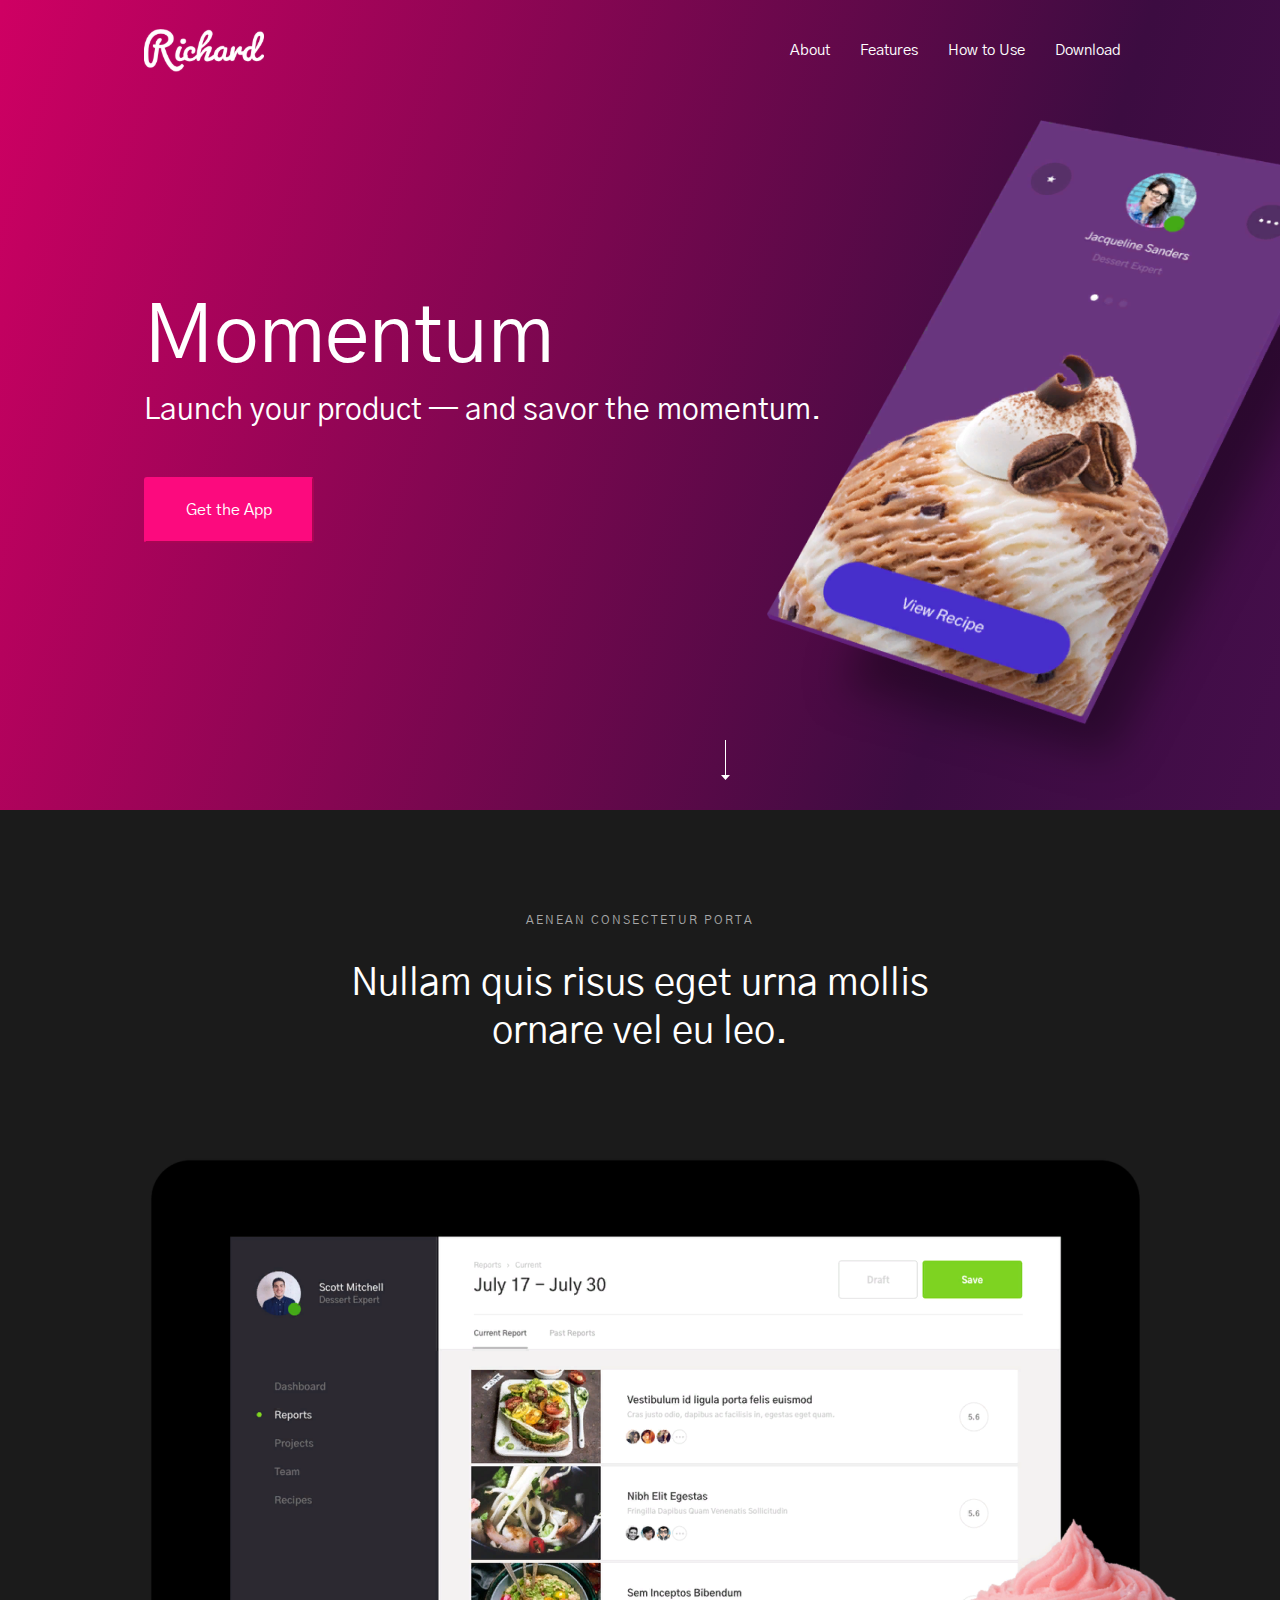
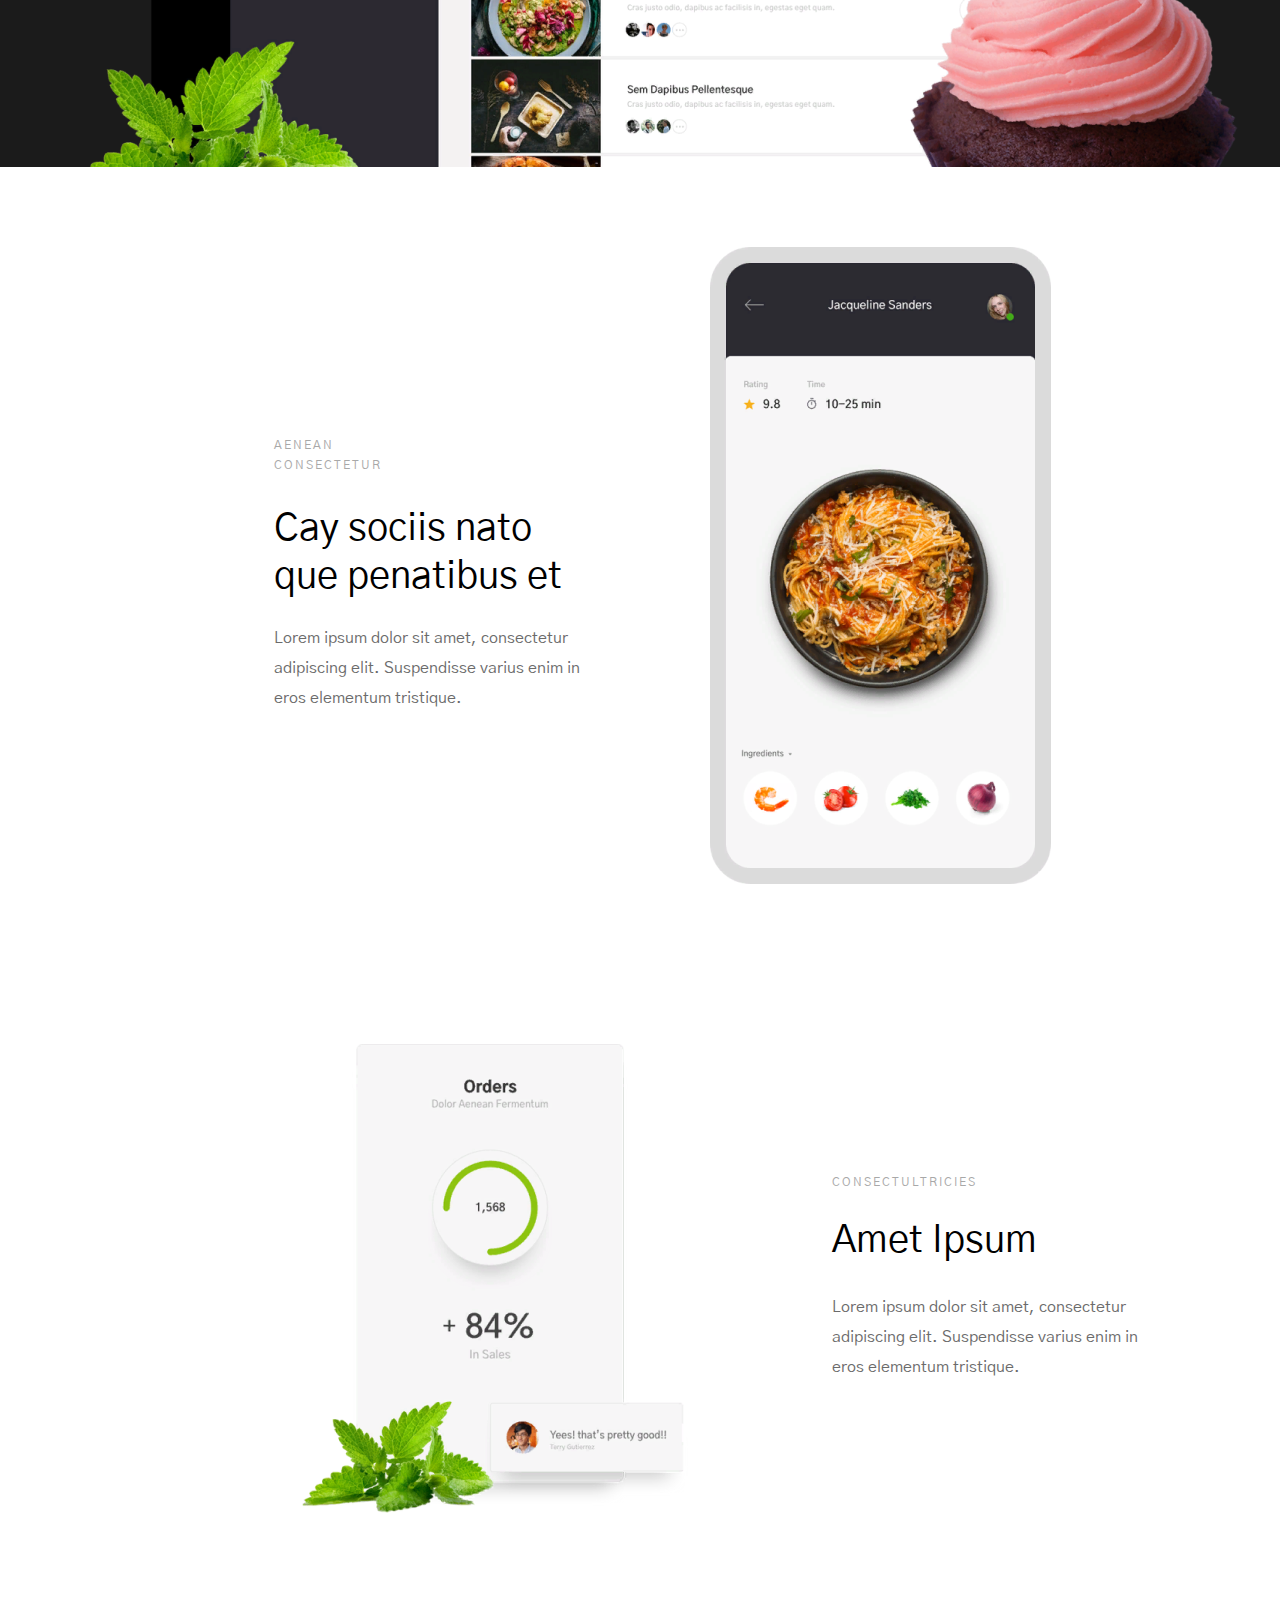
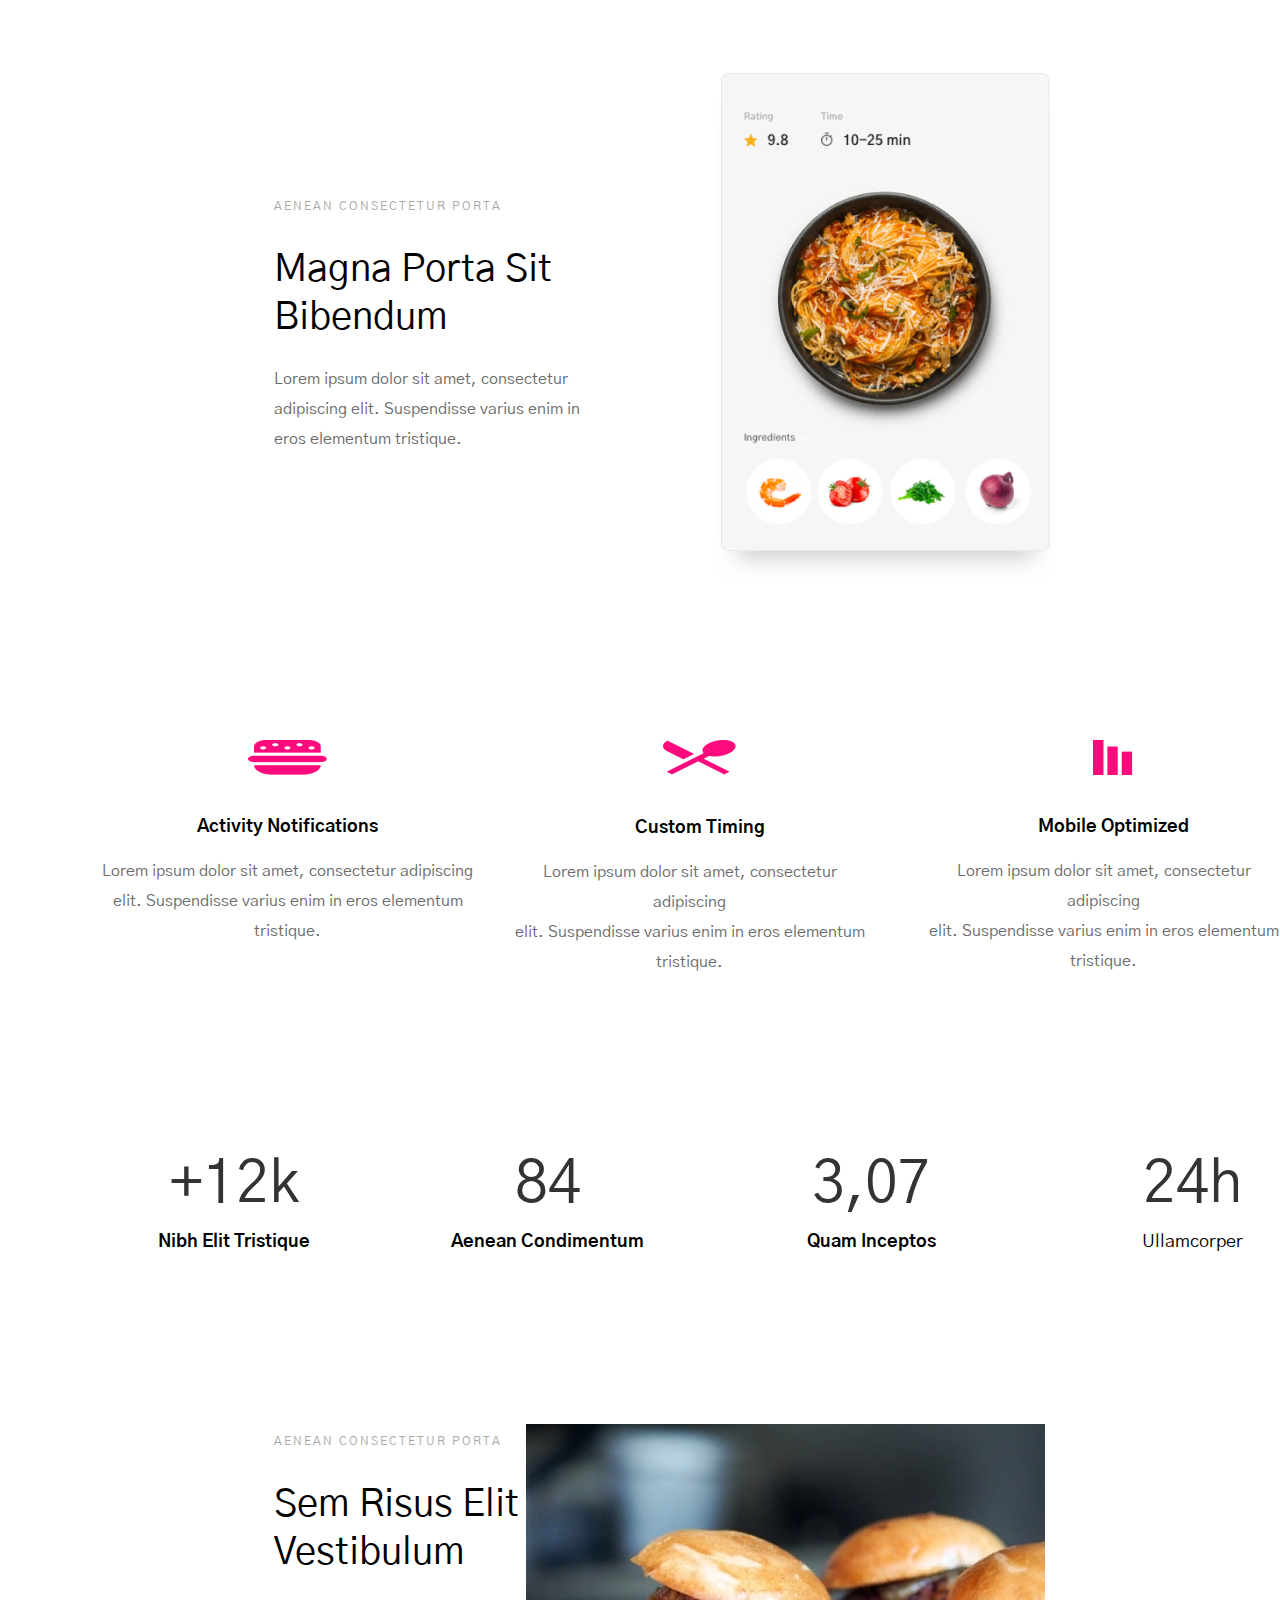
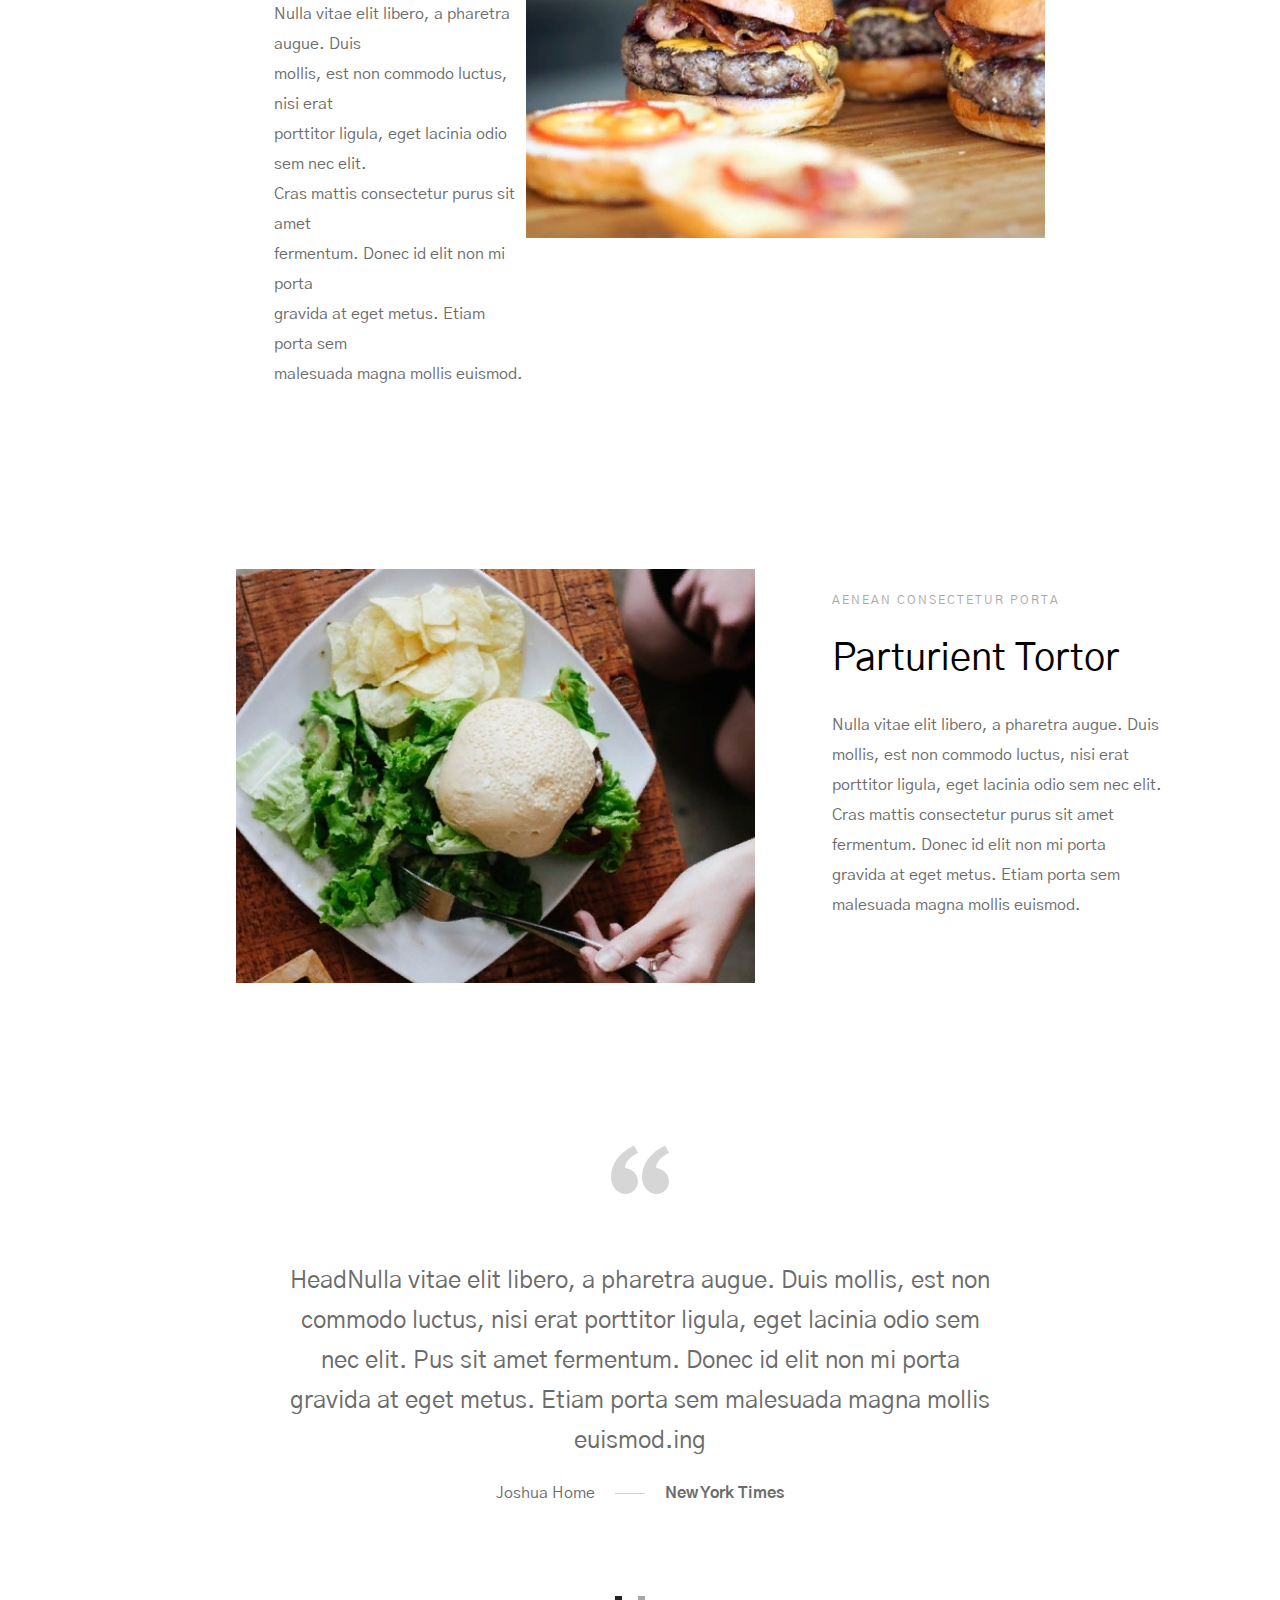
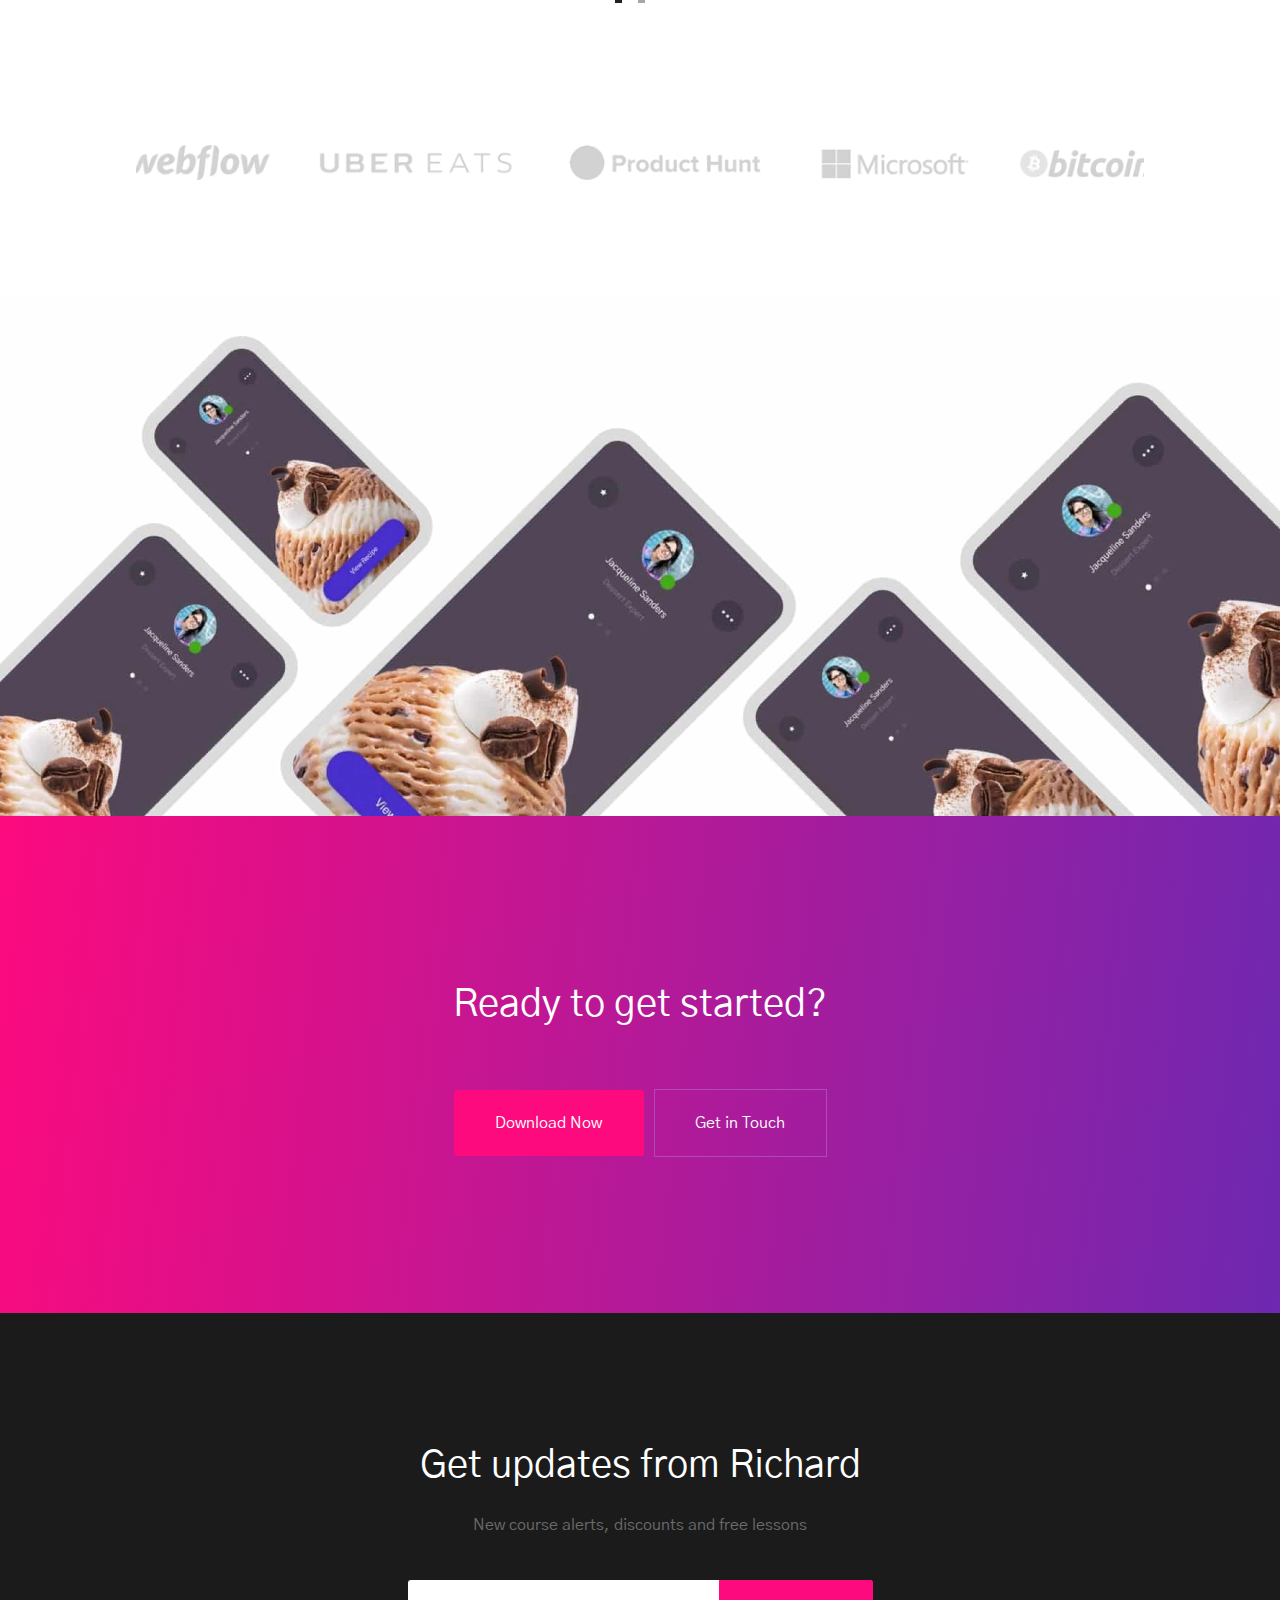
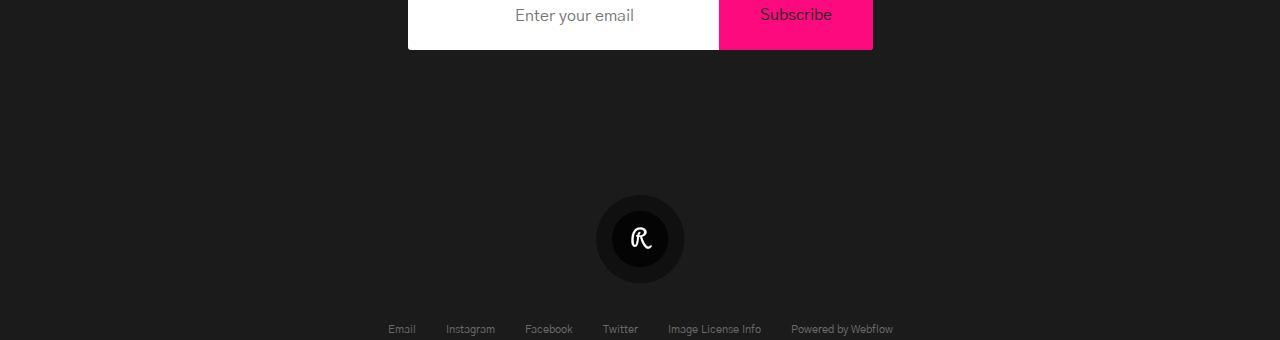
==== commit 731c0284: "commit 5" ====
--- a/index.html
+++ b/index.html
@@ -7,10 +7,11 @@
   <meta name="viewport" content="width=device-width, initial-scale=1.0" />
   <link href="./css/reset.css" rel="stylesheet" />
   <link href="./css/normalize.css" rel="stylesheet" />
+  <link href="./css/base.css" rel="stylesheet" />  
   <link href="./css/blocks/header.css" rel="stylesheet" />
   <link href="./css/fonts/Poppins/stylesheet.css" rel="stylesheet" />
   <link href="https://fonts.googleapis.com/css2?family=Gothic+A1:wght@400;700&display=swap" rel="stylesheet" />
-  <link href="./css/base.css" rel="stylesheet" />
+
   <title>Richard</title>
 </head>
 
@@ -20,10 +21,10 @@
         class="header__ssilka"></a></img></div>
     <div class="header__menu">
       <ul class="header__spisok">
-        <li class="header__li"><a href="" class="header__ssilka1">About</a></li>
-        <li class="header__li"><a href="" class="header__ssilka2">Features</a></li>
-        <li class="header__li"><a href="" class="header__ssilka3">How to Use</a></li>
-        <li class="header__li"><a href="" class="header__ssilka4">Download</a></li>
+        <li class="header__li"><a href="#" class="header__ssilka1">About</a></li>
+        <li class="header__li"><a href="#" class="header__ssilka2">Features</a></li>
+        <li class="header__li"><a href="#" class="header__ssilka3">How to Use</a></li>
+        <li class="header__li"><a href="#" class="header__ssilka4">Download</a></li>
       </ul>
     </div>
   </header>
@@ -168,12 +169,8 @@
       <p class="foto12__text36">Ready to get started?</p>
     </div>
     <div class="foto12__str14">
-      <bottom class="foto12__block4">
-        <p class="foto12__text37">Download Now</p>
-      </bottom>
-      <bottom class="foto12__block5">
-        <p class="foto12__text38">Get in Touch</p>
-      </bottom>
+      <buttom class="foto12__block4"> <p class="foto12__text37">Download Now</p></buttom>
+      <buttom class="foto12__block5"><p class="foto12__text38">Get in Touch</p></buttom>
     </div>
   </div>
   <div class="foto13">
@@ -182,16 +179,16 @@
       <p class="foto13__text40">New course alerts, discounts and free lessons</p>
     </div>
     <div class="foto13__str15">
-      <bottom class="foto13__block6">
-        <p class="foto13__text41">Enter your email</p>
-      </bottom>
-      <bottom class="foto13__block7">
-        <p class="foto13__text42">Subscribe</p>
-      </bottom>
+      <buttom class="foto13__block6">
+        <input class="foto13__text41" type="email" id="email" placeholder="Enter your email">
+      </buttom>
+      <buttom class="foto13__block7">
+        <input class="foto13__block7" type="submit" value="Subscribe">
+      </buttom>
     </div>
   </div>
   <footer class="footer">
-    <div class="footer__str14"><img src="./images/logo2.png" alt="логотип2"></img></div>
+    <div class="footer__str16"><img src="./images/logo2.png" alt="логотип2"></img></div>
     <div class="footer__menu">
       <ul class="footer__spisok">
         <li class="footer__li"><a href="" class="footer__ssilka1">Email</a></li>
--- a/css/base.css
+++ b/css/base.css
@@ -5,5 +5,5 @@
   font-size: 20 px;
   /* padding: 15px; */
   max-width: 1440px;
-  background-color: rgb(186, 135, 228);
+  background: #e5e5e5;
 }
--- a/css/blocks/header.css
+++ b/css/blocks/header.css
@@ -1,18 +1,13 @@
 .header {
+  position: relative;
   display: flex;
   align-items: center;
   justify-content: space-between;
   margin-top: 29px;
   margin-left: 144px;
-}
-.header__logo-wrapper {
-}
-.header__logo-img {
-}
-.header__ssilka {
-}
-.header__menu {
-}
+  z-index: 10;
+}
+
 .header__spisok {
   display: flex;
   justify-content: center;
@@ -20,7 +15,9 @@
   column-gap: 30px;
   margin-right: 159px;
 }
+
 .header__li > a {
+  text-decoration: none;
   font-family: "Gothic A1";
   font-style: normal;
   font-weight: 400;
@@ -28,20 +25,14 @@
   line-height: 20px;
   color: #ffffff;
 }
-.header__ssilka1 {
-}
-.header__ssilka2 {
-}
-.header__ssilka3 {
-}
-.header__ssilka4 {
+li > a:hover {
+  color: #000000;
 }
 .foto1 {
   display: flex;
   justify-content: space-between;
   align-items: flex-start;
   margin-top: -72px;
-  /* margin-left: 144px; */
   background: linear-gradient(
       287.15deg,
       #450e4b 0%,
@@ -86,6 +77,10 @@
   border-radius: 3px;
   line-height: 66px;
 }
+.block:hover {
+  box-shadow: 0 12px 16px 0 rgba(0, 0, 0, 0.24),
+    0 17px 50px 0 rgba(0, 0, 0, 0.19);
+}
 .block-text {
   font-family: "Gothic A1";
   font-style: normal;
@@ -95,8 +90,7 @@
   text-align: center;
   color: #ffffff;
 }
-.foto1__foto {
-}
+
 .foto1__ris {
   margin-top: 120px;
   margin-left: -54px;
@@ -645,6 +639,7 @@
   height: 7px;
   background: #222222;
 }
+
 .foto10__block3 {
   width: 7px;
   height: 7px;
@@ -653,6 +648,7 @@
 .foto10__str12 {
   margin-top: 142px;
 }
+
 .foto11 {
   display: flex;
   flex-direction: column;
@@ -666,10 +662,11 @@
 .foto12 {
   display: flex;
   flex-direction: column;
-  justify-content: center;
-  align-items: center;
-}
-.foto13__text12 {
+  justify-content: flex-start;
+  align-items: center;
+  background: linear-gradient(276.18deg, #6e28b1 0%, rgba(0, 0, 0, 0) 100%),
+    #fc0a7e;
+  border-radius: 0px;
 }
 .foto12__text36 {
   margin-top: 165px;
@@ -683,9 +680,11 @@
 }
 .foto12__str14 {
   margin-top: 60px;
-  display: flex;
-  justify-content: center;
-  align-items: center;
+  margin-bottom: 156px;
+  display: flex;
+  justify-content: center;
+  align-items: center;
+  column-gap: 10px;
 }
 .foto12__block4 {
   background: #fc0a7e;
@@ -695,6 +694,10 @@
   height: 66px;
   line-height: 66px;
 }
+.foto12__block4:hover {
+  box-shadow: 0 12px 16px 0 rgba(0, 0, 0, 0.24),
+    0 17px 50px 0 rgba(0, 0, 0, 0.19);
+}
 .foto12__text37 {
   margin-top: 20px;
   font-family: "Gothic A1";
@@ -711,6 +714,10 @@
   border: 1px solid #b04bb3;
   line-height: 66px;
 }
+.foto12__block5:hover {
+  box-shadow: 0 12px 16px 0 rgba(0, 0, 0, 0.24),
+    0 17px 50px 0 rgba(0, 0, 0, 0.19);
+}
 .foto12__text38 {
   margin-top: 20px;
   font-family: "Gothic A1";
@@ -722,16 +729,15 @@
   color: #ffffff;
 }
 .foto13 {
-  margin-top: 156px;
-  display: flex;
-  flex-direction: column;
-  justify-content: center;
+  height: 474px;
+  display: flex;
+  flex-direction: column;
+  justify-content: flex-start;
   align-items: center;
   background: #1b1b1b;
   border-radius: 0px;
 }
-.foto13__text13 {
-}
+
 .foto13__text39 {
   margin-top: 129px;
   font-family: "Gothic A1";
@@ -774,12 +780,17 @@
   font-size: 16px;
   line-height: 26px;
   text-align: center;
+  border: none;
 }
 .foto13__block7 {
-  background: #fc0a7e;
+  background-color: #fc0a7e;
   border-radius: 0px 3px 3px 0px;
   width: 154px;
   height: 70px;
+  border: none;
+}
+.foto13__block7:hover {
+  transform: scale(1.1);
 }
 .foto13__text42 {
   margin-top: 22px;
@@ -789,35 +800,76 @@
   font-size: 16px;
   line-height: 26px;
   text-align: center;
+  /* background-color: #fc0a7e; */
 }
 .footer {
   display: flex;
   align-items: center;
   justify-content: center;
-}
-.footer__str14 {
-  margin-top: 146px;
+  flex-direction: column;
+  background: #1b1b1b;
+  border-radius: 0px;
+}
+.footer__str16 {
+  text-align: center;
 }
 .footer__menu {
-  /* margin-top: 279px; */
-}
+  margin-top: 29px;
+  display: flex;
+  align-items: center;
+  justify-content: center;
+}
+
 .footer__spisok {
   display: flex;
-  justify-content: center;
+  justify-content: flex-start;
   align-items: center;
   column-gap: 30px;
 }
-.footer__li {
+.footer__li > a {
+  margin-bottom: 69px;
+  text-decoration: none;
+  font-family: "Gothic A1";
+  font-style: normal;
+  font-weight: 400;
+  font-size: 11px;
+  line-height: 20px;
+  text-align: center;
+  color: #6b6b6b;
 }
 .footer__ssilka1 {
+  color: #6b6b6b;
+}
+.footer__ssilka1:hover {
+  color: rgb(255, 255, 255);
 }
 .footer__ssilka2 {
+  color: #6b6b6b;
+}
+.footer__ssilka2:hover {
+  color: rgb(255, 255, 255);
 }
 .footer__ssilka3 {
+  color: #6b6b6b;
+}
+.footer__ssilka3:hover {
+  color: rgb(255, 255, 255);
 }
 .footer__ssilka4 {
+  color: #6b6b6b;
+}
+.footer__ssilka4:hover {
+  color: rgb(255, 255, 255);
 }
 .footer__ssilka5 {
+  color: #6b6b6b;
+}
+.footer__ssilka5:hover {
+  color: rgb(255, 255, 255);
 }
 .footer__ssilka6 {
-}
+  color: #6b6b6b;
+}
+.footer__ssilka6:hover {
+  color: rgb(255, 255, 255);
+}
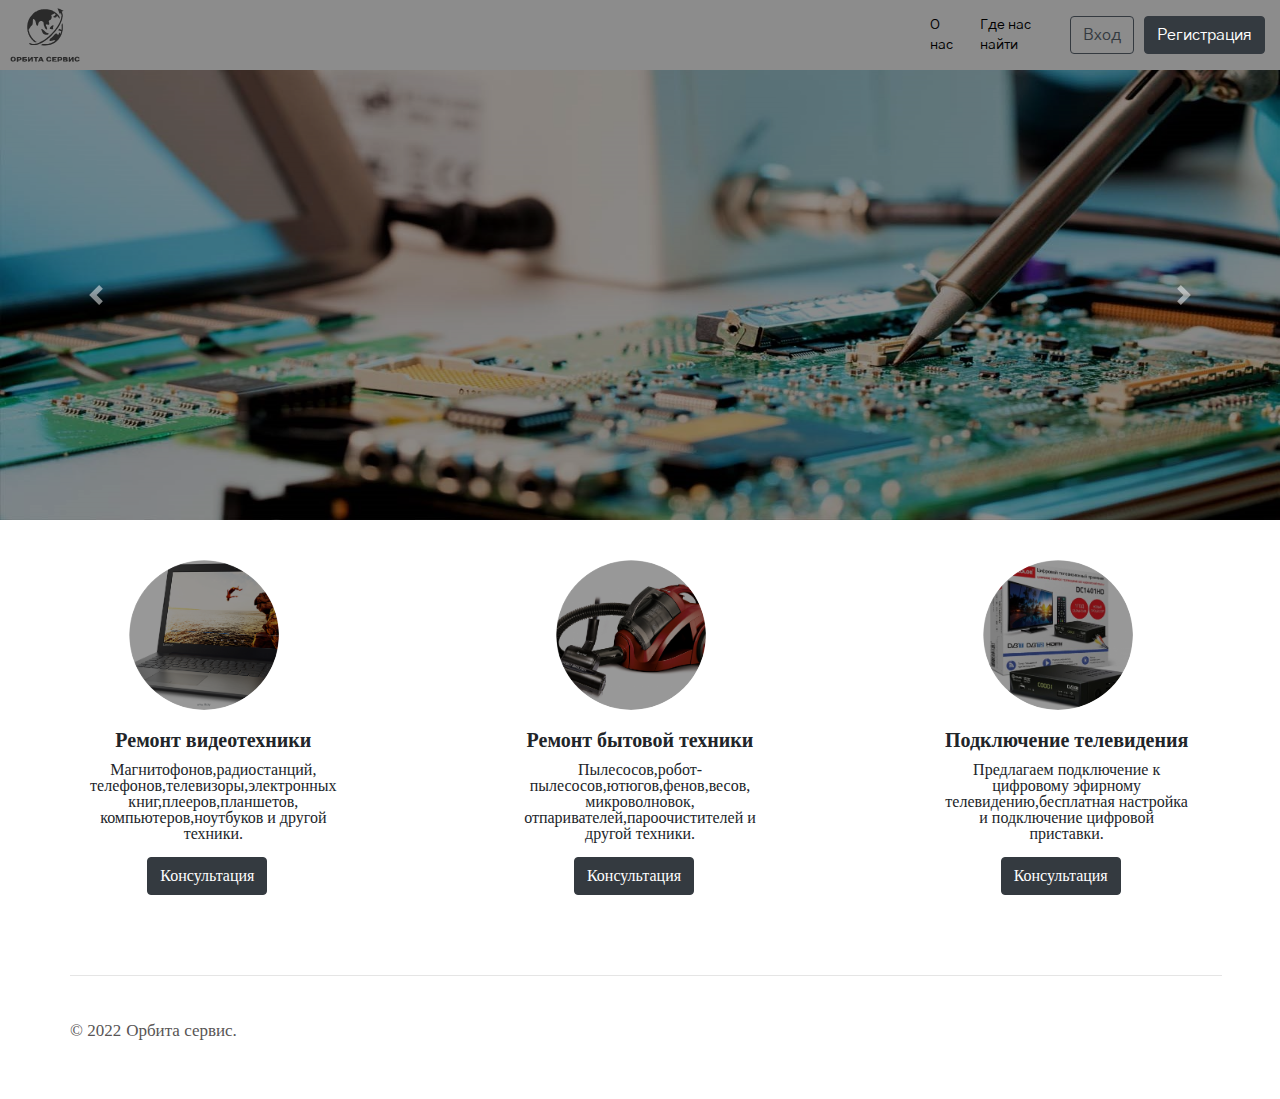
==== commit e2433bd8: "commit" ====
--- a/index.html
+++ b/index.html
@@ -4,201 +4,124 @@
 <head>
   <meta charset="UTF-8" />
   <meta http-equiv="X-UA-Compatible" content="IE=edge" />
-  <meta name="viewport" content="width=device-width, initial-scale=1.0" />
+  <meta name="viewport" content="width=device-width, initial-scale=1, shrink-to-fit=no">
+  <link rel="stylesheet" href="https://cdn.jsdelivr.net/npm/bootstrap@4.0.0/dist/css/bootstrap.min.css"
+    integrity="sha384-Gn5384xqQ1aoWXA+058RXPxPg6fy4IWvTNh0E263XmFcJlSAwiGgFAW/dAiS6JXm" crossorigin="anonymous">
   <link href="./css/reset.css" rel="stylesheet" />
   <link href="./css/normalize.css" rel="stylesheet" />
-  <link href="./css/base.css" rel="stylesheet" />  
   <link href="./css/blocks/header.css" rel="stylesheet" />
   <link href="./css/fonts/Poppins/stylesheet.css" rel="stylesheet" />
   <link href="https://fonts.googleapis.com/css2?family=Gothic+A1:wght@400;700&display=swap" rel="stylesheet" />
-
-  <title>Richard</title>
+  <link rel="stylesheet" href="https://use.fontawesome.com/releases/v5.8.1/css/all.css"
+    integrity="sha384-50oBUHEmvpQ+1lW4y57PTFmhCaXp0ML5d60M1M7uH2+nqUivzIebhndOJK28anvf" crossorigin="anonymous">
+  <link href="./css/base.css" rel="stylesheet" />
+  <title>Орбита Сервис</title>
 </head>
 
 <body>
   <header class="header">
-    <div class="header__logo-wrapper"><img src="./images/logo.svg" alt="логотип" class="header__logo-img"><a href=""
-        class="header__ssilka"></a></img></div>
+    <div class="header__logo-wrapper"><a href="index.html"><img src="./images/logo.svg" alt="логотип"
+          class="header__logo-img"></img></a></div>
+    <div>
+      <ul class="header__spisok1">
+        <li class="header__li"><a href="./about us.html" class="ssilka">О нас</a></li>
+        <li class="header__li"><a href="./we.html" class="ssilka">Где нас найти</a></li>
+      </ul>
+    </div>
     <div class="header__menu">
       <ul class="header__spisok">
-        <li class="header__li"><a href="#" class="header__ssilka1">About</a></li>
-        <li class="header__li"><a href="#" class="header__ssilka2">Features</a></li>
-        <li class="header__li"><a href="#" class="header__ssilka3">How to Use</a></li>
-        <li class="header__li"><a href="#" class="header__ssilka4">Download</a></li>
+        <li class="header__li"><a href="entrance.html">
+            <button type="button" class="btn btn-outline-dark">Вход</button>
+          </a></li>
+        <li class="header__li"><a href="registration.html"><button type="button"
+              class="btn btn-dark">Регистрация</button>
+          </a></li>
       </ul>
     </div>
   </header>
-  <div class="foto1">
-    <div class="foto1__text">
-      <p class="foto1__big">Momentum</p>
-      <p class="foto1__small">Launch your product — and savor the momentum.</p>
-      <button class="block">
-        <p class="block-text">Get the App</p>
-      </button>
+  <div id="carouselExampleControls" class="carousel slide" data-ride="carousel">
+    <div class="carousel-inner">
+      <div class="carousel-item active">
+        <img class="d-block w-100" src="./images/1.jpg" alt="First slide">
+        <div class="carousel-caption d-none d-md-block">
+          <!-- <p>Технический центр предлагает подключение к цифровому эфирному телевидению</p> -->
+        </div>
+      </div>
+      <div class="carousel-item">
+        <img class="d-block w-100" src="./images/2.png" alt="Second slide">
+      </div>
+      <div class="carousel-item">
+        <img class="d-block w-100" src="./images/3.jpg" alt="Third slide">
+      </div>
     </div>
-    <div class="foto1__foto">
-      <div class="foto1__ris"><img src="./images/1str.png" alt="рисунок1"></div>
-      <div class="foto1__strela"><img src="./images/strela.svg" alt="стрелка"></div>
+    <a class="carousel-control-prev" href="#carouselExampleControls" role="button" data-slide="prev">
+      <span class="carousel-control-prev-icon" aria-hidden="true"></span>
+      <span class="sr-only">Previous</span>
+    </a>
+    <a class="carousel-control-next" href="#carouselExampleControls" role="button" data-slide="next">
+      <span class="carousel-control-next-icon" aria-hidden="true"></span>
+      <span class="sr-only">Next</span>
+    </a>
+  </div>
+  <div class="block">
+    <div class="card" style="width: 18rem;">
+      <img src="./images/4.png" class="card-img-top" alt="...">
+      <div class="card-body">
+        <h5 class="card-title">Ремонт видеотехники</h5>
+        <p class="card-text">Магнитофонов,радиостанций,</br>телефонов,телевизоры,электронных
+          книг,плееров,планшетов,</br>компьютеров,ноутбуков и
+          другой
+          техники. </p>
+        <a href="#" class="btn btn-dark">Консультация</a>
+      </div>
+    </div>
+
+    <div class="card1" style="width: 18rem;">
+      <img src="./images/5.png" class="card-img-top" alt="...">
+      <div class="card-body">
+        <h5 class="card-title">Ремонт бытовой техники</h5>
+        <p class="card-text">
+          Пылесосов,робот-пылесосов,ютюгов,фенов,весов,</br>микроволновок,</br>отпаривателей,пароочистителей и
+          другой
+          техники.</p>
+        <a href="#" class="btn btn-dark">Консультация</a>
+      </div>
+    </div>
+    <div class="card2" style="width: 18rem;">
+      <img src="./images/6.png" class="card-img-top" alt="...">
+      <div class="card-body">
+        <h5 class="card-title">Подключение телевидения </h5>
+        <p class="card-text">Предлагаем подключение к цифровому эфирному телевидению,бесплатная настройка и подключение
+          цифровой приставки.</p>
+        <a href="#" class="btn btn-dark">Консультация</a>
+      </div>
     </div>
   </div>
-  <div class="foto2">
-    <p class="foto2__text2">Aenean Consectetur Porta</p>
-    <p class="foto2__text3">Nullam quis risus eget urna mollis <br /> ornare vel eu leo.</p>
-    <div class="foto2__str2"><img src="./images/2str.png" alt="рисунок2"></div>
-  </div>
-  <div class="foto3">
-    <div class="foto3__text-1">
-      <p class="foto3__text4">Aenean Consectetur</p>
-      <p class="foto3__text5">Cay sociis nato <br /> que penatibus et</p>
-      <p class="foto3__text6">Lorem ipsum dolor sit amet, consectetur <br /> adipiscing elit. Suspendisse varius enim in
-        <br /> eros
-        elementum tristique.
-      </p>
+  <hr class="line" style="width:90%">
+
+  <footer class="footer">
+    <div class="footer__menu">
+      <p class="text1">&copy 2022</p>
+      <a href="index.html" class="text">Орбита сервис.</a>
     </div>
-    <div class="foto3__str3"><img src="./images/3str.png" alt="рисунок3"></div>
-  </div>
-  <div class="foto4">
-    <div class="foto4__str4"><img src="./images/4str.png" alt="рисунок4"></div>
-    <div class="foto4__text-2">
-      <p class="foto4__text7">ConsectUltricies</p>
-      <p class="foto4__text8">Amet Ipsum</p>
-      <p class="foto4__text9">Lorem ipsum dolor sit amet, consectetur adipiscing elit. Suspendisse varius enim
-        in eros
-        elementum tristique.
-      </p>
+    <div class="container p-4 pb-0">
+      <section class="mb-4">
+        <a class="btn1 btn-link btn-floating btn-lg text-dark m-1" href="https://vk.com/tvru247" role="button"
+          data-mdb-ripple-color="dark"><i class="fab fa-vk"></i></a>
+        <a class="btn btn-link btn-floating btn-lg text-dark m-1" href="orbita.servis2015@mail.ru" role="button"
+          data-mdb-ripple-color="dark"><i class="fa fa-envelope"></i></a>
+      </section>
     </div>
-  </div>
-  <div class="foto5">
-    <div class="foto5__text-2">
-      <p class="foto5__text10">Aenean Consectetur Porta</p>
-      <p class="foto5__text11">Magna Porta Sit<br /> Bibendum</p>
-      <p class="foto5__text12">Lorem ipsum dolor sit amet, consectetur <br /> adipiscing elit. Suspendisse varius enim
-        in
-        <br /> eros
-        elementum tristique.
-      </p>
-    </div>
-    <div class="foto5__str5"><img src="./images/5str.png" alt="рисунок5"></div>
-  </div>
-  <div class="foto6">
-    <div class="foto6__text-4">
-      <div class="foto6__str6"><img src="./images/gamb.png" alt="рисунок6"></img></div>
-      <p class="foto6__text13">Activity Notifications</p>
-      <p class="foto6__text14">Lorem ipsum dolor sit amet, consectetur adipiscing <br /> elit. Suspendisse varius enim
-        in eros
-        elementum <br /> tristique.</p>
-    </div>
-    <div class="foto6__text-5">
-      <div class="foto6__str7"><img src="./images/x.png" alt="рисунок7"></img></div>
-      <p class="foto6__text15">Custom Timing</p>
-      <p class="foto6__text16">Lorem ipsum dolor sit amet, consectetur adipiscing <br /> elit. Suspendisse varius enim
-        in eros
-        elementum <br /> tristique.
-      </p>
-    </div>
-    <div class="foto6__text-6">
-      <div class="foto6__str8"><img src="./images/graf.png" alt="рисунок8"></img></div>
-      <p class="foto6__text17">Mobile Optimized</p>
-      <p class="foto6__text18">Lorem ipsum dolor sit amet, consectetur adipiscing <br /> elit. Suspendisse varius enim
-        in eros
-        elementum <br /> tristique.
-      </p>
-    </div>
-  </div>
-  <div class="foto7">
-    <div class="foto7__text-7">
-      <p class="foto7__text19">+12k</p>
-      <p class="foto7__text20">Nibh Elit Tristique</p>
-    </div>
-    <div class="foto7__text-8">
-      <p class="foto7__text21">84</p>
-      <p class="foto7__text22">Aenean Condimentum</p>
-    </div>
-    <div class="foto7__text-9">
-      <p class="foto7__text23">3,07</p>
-      <p class="foto7__text24">Quam Inceptos</p>
-    </div>
-    <div class="foto7__text-10">
-      <p class="foto7__text25">24h</p>
-      <p class="foto7__text26">Ullamcorper</p>
-    </div>
-  </div>
-  <div class="foto8">
-    <div class="foto8__text-11">
-      <p class="foto8__text27">Aenean Consectetur Porta</p>
-      <p class="foto8__text28">Sem Risus Elit <br /> Vestibulum</p>
-      <p class="foto8__text29">Nulla vitae elit libero, a pharetra augue. Duis <br /> mollis, est non commodo luctus,
-        nisi erat <br />
-        porttitor ligula, eget lacinia odio sem nec elit. <br />Cras mattis consectetur purus sit amet <br />fermentum.
-        Donec id
-        elit non mi porta <br />gravida at eget metus. Etiam porta sem<br /> malesuada magna mollis euismod.</p>
-    </div>
-    <div class="foto8__str9"><img src="./images/gamb2.png" alt="рисунок9"></div>
-  </div>
-  <div class="foto9">
-    <div class="foto9__str10"><img src="./images/gamb3.png" alt="рисунок10"></div>
-    <div class="foto9__text-12">
-      <p class="foto9__text30">Aenean Consectetur Porta</p>
-      <p class="foto9__text31">Parturient Tortor</p>
-      <p class="foto9__text32">Nulla vitae elit libero, a pharetra augue. Duis mollis, est non commodo luctus, nisi erat
-        porttitor ligula, eget lacinia odio sem nec elit. Cras mattis consectetur purus sit amet fermentum. Donec id
-        elit non mi porta gravida at eget metus. Etiam porta sem malesuada magna mollis euismod.</p>
-    </div>
-  </div>
-  <div class="foto10">
-    <div class="foto10__str11"><img src="./images/“.svg" alt="ковычки"></div>
-    <p class="foto10__text33">HeadNulla vitae elit libero, a pharetra augue. Duis mollis, est non commodo luctus, nisi
-      erat porttitor ligula, eget lacinia odio sem nec elit. Pus sit amet fermentum. Donec id elit non mi porta gravida
-      at eget metus. Etiam porta sem malesuada magna mollis euismod.ing</p>
-    <div class="foto10__str">
-      <p class="foto10__text34">Joshua Home</p>
-      <bottom class="foto10__bloc1"></bottom>
-      <p class="foto10__text35">New York Times</p>
-    </div>
-    <div class="foto10__str1">
-      <bottom class="foto10__block2"></bottom>
-      <bottom class="foto10__block3"></bottom>
-    </div>
-    <div class="foto10__str12"><img src="./images/comp.png" alt=""></div>
-  </div>
-  <div class="foto11">
-    <div class="foto11__str13"><img src="./images/tel.png" alt="рисунок11"></div>
-  </div>
-  <div class="foto12">
-    <div class="foto12__text12">
-      <p class="foto12__text36">Ready to get started?</p>
-    </div>
-    <div class="foto12__str14">
-      <buttom class="foto12__block4"> <p class="foto12__text37">Download Now</p></buttom>
-      <buttom class="foto12__block5"><p class="foto12__text38">Get in Touch</p></buttom>
-    </div>
-  </div>
-  <div class="foto13">
-    <div class="foto13__text13">
-      <p class="foto13__text39">Get updates from Richard</p>
-      <p class="foto13__text40">New course alerts, discounts and free lessons</p>
-    </div>
-    <div class="foto13__str15">
-      <buttom class="foto13__block6">
-        <input class="foto13__text41" type="email" id="email" placeholder="Enter your email">
-      </buttom>
-      <buttom class="foto13__block7">
-        <input class="foto13__block7" type="submit" value="Subscribe">
-      </buttom>
-    </div>
-  </div>
-  <footer class="footer">
-    <div class="footer__str16"><img src="./images/logo2.png" alt="логотип2"></img></div>
-    <div class="footer__menu">
-      <ul class="footer__spisok">
-        <li class="footer__li"><a href="" class="footer__ssilka1">Email</a></li>
-        <li class="footer__li"><a href="" class="footer__ssilka2">Instagram</a></li>
-        <li class="footer__li"><a href="" class="footer__ssilka3">Facebook</a></li>
-        <li class="footer__li"><a href="" class="footer__ssilka4">Twitter</a></li>
-        <li class="footer__li"><a href="" class="footer__ssilka5">Image License Info</a></li>
-        <li class="footer__li"><a href="" class="footer__ssilka6">Powered by Webflow</a></li>
-      </ul>
-    </div>
+  </footer>
+  <script src="https://code.jquery.com/jquery-3.2.1.slim.min.js"
+    integrity="sha384-KJ3o2DKtIkvYIK3UENzmM7KCkRr/rE9/Qpg6aAZGJwFDMVNA/GpGFF93hXpG5KkN"
+    crossorigin="anonymous"></script>
+  <script src="https://cdn.jsdelivr.net/npm/popper.js@1.12.9/dist/umd/popper.min.js"
+    integrity="sha384-ApNbgh9B+Y1QKtv3Rn7W3mgPxhU9K/ScQsAP7hUibX39j7fakFPskvXusvfa0b4Q"
+    crossorigin="anonymous"></script>
+  <script src="https://cdn.jsdelivr.net/npm/bootstrap@4.0.0/dist/js/bootstrap.min.js"
+    integrity="sha384-JZR6Spejh4U02d8jOt6vLEHfe/JQGiRRSQQxSfFWpi1MquVdAyjUar5+76PVCmYl"
+    crossorigin="anonymous"></script>
 </body>
 
 </html>--- a/css/blocks/header.css
+++ b/css/blocks/header.css
@@ -1,875 +1,123 @@
 .header {
-  position: relative;
   display: flex;
   align-items: center;
   justify-content: space-between;
-  margin-top: 29px;
-  margin-left: 144px;
-  z-index: 10;
+  /* margin-top: 10px; */
+  background-color: #8c8c8c;
+  /* width: 100%; */
 }
-
+.header__logo-img {
+  height: 70px;
+  width: 70px;
+  margin-left: 10px;
+}
+.header__spisok1 {
+  display: flex;
+  justify-content: center;
+  align-items: center;
+  column-gap: 15px;
+  margin-left: 850px;
+}
+.ssilka:hover {
+  text-decoration: underline;
+}
 .header__spisok {
   display: flex;
   justify-content: center;
   align-items: center;
-  column-gap: 30px;
-  margin-right: 159px;
+  column-gap: 10px;
+  margin-right: 15px;
 }
-
 .header__li > a {
   text-decoration: none;
   font-family: "Gothic A1";
   font-style: normal;
   font-weight: 400;
-  font-size: 15px;
+  font-size: 14px;
   line-height: 20px;
-  color: #ffffff;
-}
-li > a:hover {
   color: #000000;
 }
-.foto1 {
-  display: flex;
-  justify-content: space-between;
-  align-items: flex-start;
-  margin-top: -72px;
-  background: linear-gradient(
-      287.15deg,
-      #450e4b 0%,
-      #3c0c41 24.48%,
-      rgba(207, 0, 99, 0) 100%
-    ),
-    #cf0063;
-  padding: 0;
+.carousel-inner {
+  width: auto;
+  height: 450px;
 }
-.foto1__text {
-  display: flex;
-  flex-direction: column;
-  justify-content: flex-start;
-  align-items: flex-start;
-  margin-left: 144px;
-}
-.foto1__big {
-  margin-top: 298px;
-  font-family: "Gothic A1";
-  font-style: normal;
-  font-weight: 400;
-  font-size: 80px;
-  line-height: 80px;
-  color: #ffffff;
-}
-.foto1__small {
-  margin-top: 10px;
-  font-family: "Gothic A1";
-  font-style: normal;
-  font-weight: 400;
-  font-size: 30px;
-  line-height: 44px;
-  color: #ffffff;
-  min-width: 677px;
+.carousel-item > img {
+  filter: brightness(55%);
+  width: auto;
+  height: 450px;
 }
 .block {
-  height: 66px;
-  width: 170px;
-  margin-top: 45px;
-  background: #fc0a7e;
-  border-color: #fc0a7e;
-  border-radius: 3px;
-  line-height: 66px;
+  display: flex;
+  justify-content: space-around;
+  align-items: flex-start;
+  /* height: 900px; */
+  margin-top: 40px;
 }
-.block:hover {
-  box-shadow: 0 12px 16px 0 rgba(0, 0, 0, 0.24),
-    0 17px 50px 0 rgba(0, 0, 0, 0.19);
+.card {
+  border: 0px;
 }
-.block-text {
-  font-family: "Gothic A1";
+.card-img-top {
+  width: 150px;
+  border-radius: 100px;
+  margin-left: 60px;
+  filter: brightness(60%);
+}
+.card-body > a {
+  margin-left: 58px;
+  margin-top: 15px;
+}
+.card-title {
   font-style: normal;
-  font-weight: 400;
-  font-size: 16px;
-  line-height: 26px;
+  font-weight: bold;
+  font-size: 20px;
   text-align: center;
-  color: #ffffff;
 }
-
-.foto1__ris {
-  margin-top: 120px;
-  margin-left: -54px;
+.card-text {
+  text-align: center;
 }
-.foto1__strela {
-  margin-top: -60px;
-  margin-left: -100px;
-  margin-bottom: 30px;
-}
-.foto2 {
-  display: flex;
-  flex-direction: column;
-  justify-content: center;
-  align-items: center;
-  background: #1b1b1b;
-}
-.foto2__text2 {
-  margin-top: 100px;
-  font-family: "Gothic A1";
-  font-style: normal;
-  font-weight: 400;
-  font-size: 12px;
-  line-height: 20px;
-  text-align: center;
-  letter-spacing: 2px;
-  text-transform: uppercase;
-  color: #a8a8a8;
-}
-.foto2__text3 {
-  margin-top: 30px;
-  font-family: "Gothic A1";
-  font-style: normal;
-  font-weight: 400;
-  font-size: 38px;
-  line-height: 48px;
-  text-align: center;
-  color: #ffffff;
-}
-.foto2__str2 {
-  margin-top: 55px;
-}
-.foto3 {
-  display: flex;
-  justify-content: space-between;
-  align-items: flex-start;
-  background: #ffff;
-}
-.foto3__text-1 {
-  display: flex;
-  flex-direction: column;
-  justify-content: flex-start;
-  align-items: flex-start;
-  margin-left: 274px;
-}
-.foto3__text4 {
-  margin-top: 268px;
-  margin-right: 328px;
-  font-family: "Gothic A1";
-  font-style: normal;
-  font-weight: 400;
-  font-size: 12px;
-  line-height: 20px;
-  letter-spacing: 2px;
-  text-transform: uppercase;
-  color: #a8a8a8;
-}
-.foto3__text5 {
-  margin-top: 30px;
-  min-width: 302px;
-  font-family: "Gothic A1";
-  font-style: normal;
-  font-weight: 400;
-  font-size: 38px;
-  line-height: 48px;
-  color: #000000;
-}
-.foto3__text6 {
-  margin-top: 22px;
-  min-width: 306px;
-  font-family: "Gothic A1";
-  font-style: normal;
-  font-weight: 400;
-  font-size: 16px;
-  line-height: 30px;
-  color: #6b6b6b;
-}
-.foto3__str3 {
-  margin-top: 80px;
-  margin-right: 324px;
-}
-.foto4 {
-  display: flex;
-  justify-content: flex-start;
-  align-items: flex-start;
-  background: #ffff;
-}
-.foto4__str4 {
-  margin-top: 160px;
-  margin-left: 302px;
-}
-.foto4__text-2 {
-  max-width: 306px;
-  display: flex;
-  flex-direction: column;
-  justify-content: flex-start;
-  align-items: flex-start;
-  margin-left: 144px;
-}
-.foto4__text7 {
-  margin-top: 288px;
-  font-family: "Gothic A1";
-  font-style: normal;
-  font-weight: 400;
-  font-size: 12px;
-  line-height: 20px;
-  letter-spacing: 2px;
-  text-transform: uppercase;
-  color: #a8a8a8;
-}
-.foto4__text8 {
-  margin-top: 25px;
-  font-family: "Gothic A1";
-  font-style: normal;
-  font-weight: 400;
-  font-size: 38px;
-  line-height: 48px;
-  color: #000000;
-}
-.foto4__text9 {
-  margin-top: 27px;
-  font-family: "Gothic A1";
-  font-style: normal;
-  font-weight: 400;
-  font-size: 16px;
-  line-height: 30px;
-  color: #6b6b6b;
-}
-.foto5 {
-  display: flex;
-  justify-content: space-between;
-  align-items: flex-start;
-  background: #ffff;
-}
-.foto5__text-2 {
-  display: flex;
-  flex-direction: column;
-  justify-content: flex-start;
-  align-items: flex-start;
-  margin-top: 283px;
-  margin-left: 274px;
-}
-.foto5__text10 {
-  font-family: "Gothic A1";
-  font-style: normal;
-  font-weight: 400;
-  font-size: 12px;
-  line-height: 20px;
-  letter-spacing: 2px;
-  text-transform: uppercase;
-  color: #a8a8a8;
-}
-.foto5__text11 {
-  margin-top: 30px;
-  font-family: "Gothic A1";
-  font-style: normal;
-  font-weight: 400;
-  font-size: 38px;
-  line-height: 48px;
-  color: #000000;
-}
-.foto5__text12 {
-  margin-top: 22px;
-  font-family: "Gothic A1";
-  font-style: normal;
-  font-weight: 400;
-  font-size: 16px;
-  line-height: 30px;
-  color: #6b6b6b;
-}
-.foto5__str5 {
-  margin-top: 160px;
-  margin-right: 224px;
-}
-.foto6 {
-  display: flex;
-  justify-content: flex-start;
-  align-items: flex-start;
-  background: #ffff;
-}
-.foto6__text-4 {
-  margin-top: 159px;
-  min-width: 371px;
-  display: flex;
-  flex-direction: column;
-  justify-content: flex-start;
-  align-items: flex-start;
-}
-.foto6__str6 {
-  margin-left: 248px;
-}
-.foto6__text13 {
-  margin-top: 40.32px;
-  margin-left: 197px;
-  font-family: "Gothic A1";
-  font-style: normal;
-  font-weight: 700;
-  font-size: 18px;
-  line-height: 24px;
-  text-align: center;
-  color: #000000;
-}
-.foto6__text14 {
-  margin-top: 17px;
-  margin-left: 102px;
-  min-width: 371px;
-  font-family: "Gothic A1";
-  font-style: normal;
-  font-weight: 400;
-  font-size: 16px;
-  line-height: 30px;
-  text-align: center;
-  color: #6b6b6b;
-}
-.foto6__str7 {
-  margin-left: 210px;
-}
-.foto6__text-5 {
-  margin-top: 159px;
-  min-width: 371px;
-  display: flex;
-  flex-direction: column;
-  justify-content: flex-start;
-  align-items: flex-start;
-}
-.foto6__text15 {
-  margin-top: 40.65px;
-  margin-left: 182px;
-  font-family: "Gothic A1";
-  font-style: normal;
-  font-weight: 700;
-  font-size: 18px;
-  line-height: 24px;
-  text-align: center;
-  color: #000000;
-}
-.foto6__text16 {
-  margin-top: 17px;
-  margin-left: 61px;
-  font-family: "Gothic A1";
-  font-style: normal;
-  font-weight: 400;
-  font-size: 16px;
-  line-height: 30px;
-  text-align: center;
-  color: #6b6b6b;
-}
-.foto6__str8 {
-  margin-left: 227px;
-}
-.foto6__text-6 {
-  margin-top: 159px;
-  min-width: 371px;
-  display: flex;
-  flex-direction: column;
-  justify-content: flex-start;
-  align-items: flex-start;
-}
-.foto6__text17 {
-  margin-top: 40px;
-  margin-left: 172px;
-  font-family: "Gothic A1";
-  font-style: normal;
-  font-weight: 700;
-  font-size: 18px;
-  line-height: 24px;
-  text-align: center;
-  color: #000000;
-}
-.foto6__text18 {
-  margin-top: 17px;
-  margin-left: 62px;
-  font-family: "Gothic A1";
-  font-style: normal;
-  font-weight: 400;
-  font-size: 16px;
-  line-height: 30px;
-  text-align: center;
-  color: #6b6b6b;
-}
-.foto7 {
-  display: flex;
-  justify-content: flex-start;
-  align-items: flex-start;
-  background: #ffff;
-}
-.foto7__text-7 {
-  margin-top: 163px;
-  margin-left: 158px;
-  max-width: 163px;
-}
-.foto7__text19 {
-  font-family: "Gothic A1";
-  font-style: normal;
-  font-weight: 400;
-  font-size: 59px;
-  line-height: 90px;
-  text-align: center;
-  color: #333333;
-}
-.foto7__text20 {
-  font-family: "Gothic A1";
-  font-style: normal;
-  font-weight: 700;
-  font-size: 18px;
-  line-height: 24px;
-  text-align: center;
-  color: #000000;
-}
-.foto7__text-8 {
-  margin-top: 163px;
-  margin-left: 141px;
-  max-width: 193px;
-}
-.foto7__text21 {
-  font-family: "Gothic A1";
-  font-style: normal;
-  font-weight: 400;
-  font-size: 59px;
-  line-height: 90px;
-  text-align: center;
-  color: #333333;
-}
-.foto7__text22 {
-  font-family: "Gothic A1";
-  font-style: normal;
-  font-weight: 700;
-  font-size: 18px;
-  line-height: 24px;
-  text-align: center;
-  color: #000000;
-}
-.foto7__text-9 {
-  margin-top: 163px;
-  margin-left: 163px;
-  max-width: 129px;
-}
-.foto7__text23 {
-  font-family: "Gothic A1";
-  font-style: normal;
-  font-weight: 400;
-  font-size: 59px;
-  line-height: 90px;
-  text-align: center;
-  color: #333333;
-}
-.foto7__text24 {
-  font-family: "Gothic A1";
-  font-style: normal;
-  font-weight: 700;
-  font-size: 18px;
-  line-height: 24px;
-  text-align: center;
-  color: #000000;
-}
-.foto7__text-10 {
-  margin-top: 163px;
-  margin-left: 206px;
-  max-width: 106px;
-}
-.foto7__text25 {
-  font-family: "Gothic A1";
-  font-style: normal;
-  font-weight: 400;
-  font-size: 59px;
-  line-height: 90px;
-  text-align: center;
-  color: #333333;
-}
-.foto7__text26 {
-  font-family: "Gothic A1";
-  font-style: normal;
-  font-weight: 400;
-  font-size: 18px;
-  line-height: 24px;
-  text-align: center;
-  color: #000000;
-}
-.foto8 {
-  display: flex;
-  justify-content: space-between;
-  align-items: flex-start;
-  background: #ffff;
-}
-.foto8__text-11 {
-  display: flex;
-  flex-direction: column;
-  justify-content: flex-start;
-  align-items: flex-start;
-  margin-top: 177px;
-  margin-left: 274px;
-}
-.foto8__text27 {
-  font-family: "Gothic A1";
-  font-style: normal;
-  font-weight: 400;
-  font-size: 12px;
-  line-height: 20px;
-  letter-spacing: 2px;
-  text-transform: uppercase;
-  color: #a8a8a8;
-}
-.foto8__text28 {
-  margin-top: 30px;
-  font-family: "Gothic A1";
-  font-style: normal;
-  font-weight: 400;
-  font-size: 38px;
-  line-height: 48px;
-  color: #000000;
-}
-.foto8__text29 {
-  margin-top: 22px;
-  font-family: "Gothic A1";
-  font-style: normal;
-  font-weight: 400;
-  font-size: 16px;
-  line-height: 30px;
-  color: #6b6b6b;
-}
-.foto8__str9 {
-  margin-top: 170px;
-  margin-right: 235px;
-}
-.foto9 {
-  display: flex;
-  justify-content: flex-start;
-  align-items: flex-start;
-  background: #ffff;
-}
-.foto9__str10 {
-  margin-top: 180px;
-  margin-left: 236px;
-}
-.foto9__text-12 {
-  margin-top: 201px;
-  margin-left: 77px;
-  max-width: 330px;
-  display: flex;
-  flex-direction: column;
-  justify-content: flex-start;
-  align-items: flex-start;
-}
-.foto9__text30 {
-  font-family: "Gothic A1";
-  font-style: normal;
-  font-weight: 400;
-  font-size: 12px;
-  line-height: 20px;
-  letter-spacing: 2px;
-  text-transform: uppercase;
-  color: #a8a8a8;
-}
-.foto9__text31 {
-  margin-top: 25px;
-  font-family: "Gothic A1";
-  font-style: normal;
-  font-weight: 400;
-  font-size: 38px;
-  line-height: 48px;
-  color: #000000;
-}
-
-.foto9__text32 {
-  margin-top: 27px;
-  font-family: "Gothic A1";
-  font-style: normal;
-  font-weight: 400;
-  font-size: 16px;
-  line-height: 30px;
-  color: #6b6b6b;
-}
-.foto10 {
-  display: flex;
-  flex-direction: column;
-  justify-content: center;
-  align-items: center;
-  background: #ffff;
-}
-.foto10__str11 {
-  margin-top: 162.41px;
-}
-.foto10__text33 {
-  margin-top: 65.97px;
-  max-width: 700px;
-  font-family: "Gothic A1";
-  font-style: normal;
-  font-weight: 400;
-  font-size: 24px;
-  line-height: 40px;
-  text-align: center;
-  color: #6b6b6b;
-}
-.foto10__str {
-  display: flex;
-  justify-content: center;
-  align-items: center;
-  column-gap: 20px;
-}
-.foto10__text34 {
-  margin-top: 17px;
-  font-family: "Gothic A1";
-  font-style: normal;
-  font-weight: 400;
-  font-size: 16px;
-  line-height: 30px;
-  text-align: center;
-  color: #6b6b6b;
-}
-.foto10__bloc1 {
-  margin-top: 17px;
-  width: 30px;
-  height: 1px;
-  background: #d3d3d3;
-  border-radius: 0px;
-}
-.foto10__text35 {
-  margin-top: 17px;
-  font-family: "Gothic A1";
-  font-style: normal;
-  font-weight: 700;
-  font-size: 16px;
-  line-height: 30px;
-  text-align: center;
-  color: #6b6b6b;
-}
-.foto10__str1 {
-  margin-top: 88px;
-  margin-right: 20px;
-  display: flex;
-  justify-content: center;
-  align-items: center;
-  column-gap: 16px;
-}
-.foto10__block2 {
-  width: 7px;
-  height: 7px;
-  background: #222222;
-}
-
-.foto10__block3 {
-  width: 7px;
-  height: 7px;
-  background: rgba(34, 34, 34, 0.4);
-}
-.foto10__str12 {
-  margin-top: 142px;
-}
-
-.foto11 {
-  display: flex;
-  flex-direction: column;
-  justify-content: center;
-  align-items: center;
-  background: #ffff;
-}
-.foto11__str13 {
-  margin-top: 118px;
-}
-.foto12 {
-  display: flex;
-  flex-direction: column;
-  justify-content: flex-start;
-  align-items: center;
-  background: linear-gradient(276.18deg, #6e28b1 0%, rgba(0, 0, 0, 0) 100%),
-    #fc0a7e;
-  border-radius: 0px;
-}
-.foto12__text36 {
-  margin-top: 165px;
-  font-family: "Gothic A1";
-  font-style: normal;
-  font-weight: 400;
-  font-size: 38px;
-  line-height: 48px;
-  text-align: center;
-  color: #ffffff;
-}
-.foto12__str14 {
+.line {
   margin-top: 60px;
-  margin-bottom: 156px;
-  display: flex;
-  justify-content: center;
-  align-items: center;
-  column-gap: 10px;
-}
-.foto12__block4 {
-  background: #fc0a7e;
-  background-color: #fc0a7e;
-  border-radius: 3px;
-  width: 190px;
-  height: 66px;
-  line-height: 66px;
-}
-.foto12__block4:hover {
-  box-shadow: 0 12px 16px 0 rgba(0, 0, 0, 0.24),
-    0 17px 50px 0 rgba(0, 0, 0, 0.19);
-}
-.foto12__text37 {
-  margin-top: 20px;
-  font-family: "Gothic A1";
-  font-style: normal;
-  font-weight: 400;
-  font-size: 16px;
-  line-height: 26px;
-  text-align: center;
-  color: #ffffff;
-}
-.foto12__block5 {
-  width: 171px;
-  height: 66px;
-  border: 1px solid #b04bb3;
-  line-height: 66px;
-}
-.foto12__block5:hover {
-  box-shadow: 0 12px 16px 0 rgba(0, 0, 0, 0.24),
-    0 17px 50px 0 rgba(0, 0, 0, 0.19);
-}
-.foto12__text38 {
-  margin-top: 20px;
-  font-family: "Gothic A1";
-  font-style: normal;
-  font-weight: 400;
-  font-size: 16px;
-  line-height: 26px;
-  text-align: center;
-  color: #ffffff;
-}
-.foto13 {
-  height: 474px;
-  display: flex;
-  flex-direction: column;
-  justify-content: flex-start;
-  align-items: center;
-  background: #1b1b1b;
-  border-radius: 0px;
-}
-
-.foto13__text39 {
-  margin-top: 129px;
-  font-family: "Gothic A1";
-  font-style: normal;
-  font-weight: 400;
-  font-size: 38px;
-  line-height: 48px;
-  text-align: center;
-  color: #ffffff;
-}
-.foto13__text40 {
-  margin-top: 20px;
-  font-family: "Gothic A1";
-  font-style: normal;
-  font-weight: 400;
-  font-size: 16px;
-  line-height: 30px;
-  text-align: center;
-  color: #6b6b6b;
-}
-.foto13__str15 {
-  margin-top: 40px;
-  display: flex;
-  justify-content: center;
-  align-items: center;
-}
-.foto13__block6 {
-  background: #ffffff;
-  box-shadow: 0px 0px 0px #fc0a7e;
-  border-radius: 3px 0px 0px 3px;
-  width: 311px;
-  height: 70px;
-}
-.foto13__text41 {
-  margin-top: 22px;
-  margin-right: 155px;
-  font-family: "Gothic A1";
-  font-style: normal;
-  font-weight: 400;
-  font-size: 16px;
-  line-height: 26px;
-  text-align: center;
-  border: none;
-}
-.foto13__block7 {
-  background-color: #fc0a7e;
-  border-radius: 0px 3px 3px 0px;
-  width: 154px;
-  height: 70px;
-  border: none;
-}
-.foto13__block7:hover {
-  transform: scale(1.1);
-}
-.foto13__text42 {
-  margin-top: 22px;
-  font-family: "Gothic A1";
-  font-style: normal;
-  font-weight: 400;
-  font-size: 16px;
-  line-height: 26px;
-  text-align: center;
-  /* background-color: #fc0a7e; */
+  margin-left: 70px;
 }
 .footer {
   display: flex;
   align-items: center;
-  justify-content: center;
-  flex-direction: column;
-  background: #1b1b1b;
-  border-radius: 0px;
-}
-.footer__str16 {
-  text-align: center;
+  /* justify-content: space-between; */
 }
 .footer__menu {
-  margin-top: 29px;
   display: flex;
   align-items: center;
-  justify-content: center;
+  justify-content: start;
+  margin-bottom: 60px;
 }
-
-.footer__spisok {
+.text {
+  text-decoration: none;
+  margin-top: 30px;
+  margin-left: 5px;
+  font-size: 17px;
+  color: rgb(88, 85, 85);
+}
+.text:hover {
+  color: rgb(88, 85, 85);
+}
+.text1 {
+  margin-top: 30px;
+  margin-left: 70px;
+  font-size: 17px;
+  color: rgb(88, 85, 85);
+}
+.container {
   display: flex;
-  justify-content: flex-start;
   align-items: center;
-  column-gap: 30px;
+  justify-content: space-between;
+  margin-left: 860px;
+  width: 0;
 }
-.footer__li > a {
-  margin-bottom: 69px;
-  text-decoration: none;
-  font-family: "Gothic A1";
-  font-style: normal;
-  font-weight: 400;
-  font-size: 11px;
-  line-height: 20px;
-  text-align: center;
-  color: #6b6b6b;
+.mb-4 {
+  display: flex;
+  align-items: center;
+  justify-content: start;
 }
-.footer__ssilka1 {
-  color: #6b6b6b;
+.btn1 {
+  width: 30px;
 }
-.footer__ssilka1:hover {
-  color: rgb(255, 255, 255);
-}
-.footer__ssilka2 {
-  color: #6b6b6b;
-}
-.footer__ssilka2:hover {
-  color: rgb(255, 255, 255);
-}
-.footer__ssilka3 {
-  color: #6b6b6b;
-}
-.footer__ssilka3:hover {
-  color: rgb(255, 255, 255);
-}
-.footer__ssilka4 {
-  color: #6b6b6b;
-}
-.footer__ssilka4:hover {
-  color: rgb(255, 255, 255);
-}
-.footer__ssilka5 {
-  color: #6b6b6b;
-}
-.footer__ssilka5:hover {
-  color: rgb(255, 255, 255);
-}
-.footer__ssilka6 {
-  color: #6b6b6b;
-}
-.footer__ssilka6:hover {
-  color: rgb(255, 255, 255);
-}
--- a/css/base.css
+++ b/css/base.css
@@ -1,9 +1,9 @@
 body {
-  font-family: "Gothic A1";
+  /* font-family: "Gothic A1";
   font-weight: 400;
-  color: #566;
-  font-size: 20 px;
-  /* padding: 15px; */
-  max-width: 1440px;
-  background: #e5e5e5;
+  color: #566; 
+  font-size: 20 px; 
+  padding: 15px; 
+  max-width: 1200px; 
+  background-color: rgb(186, 135, 228); */
 }
